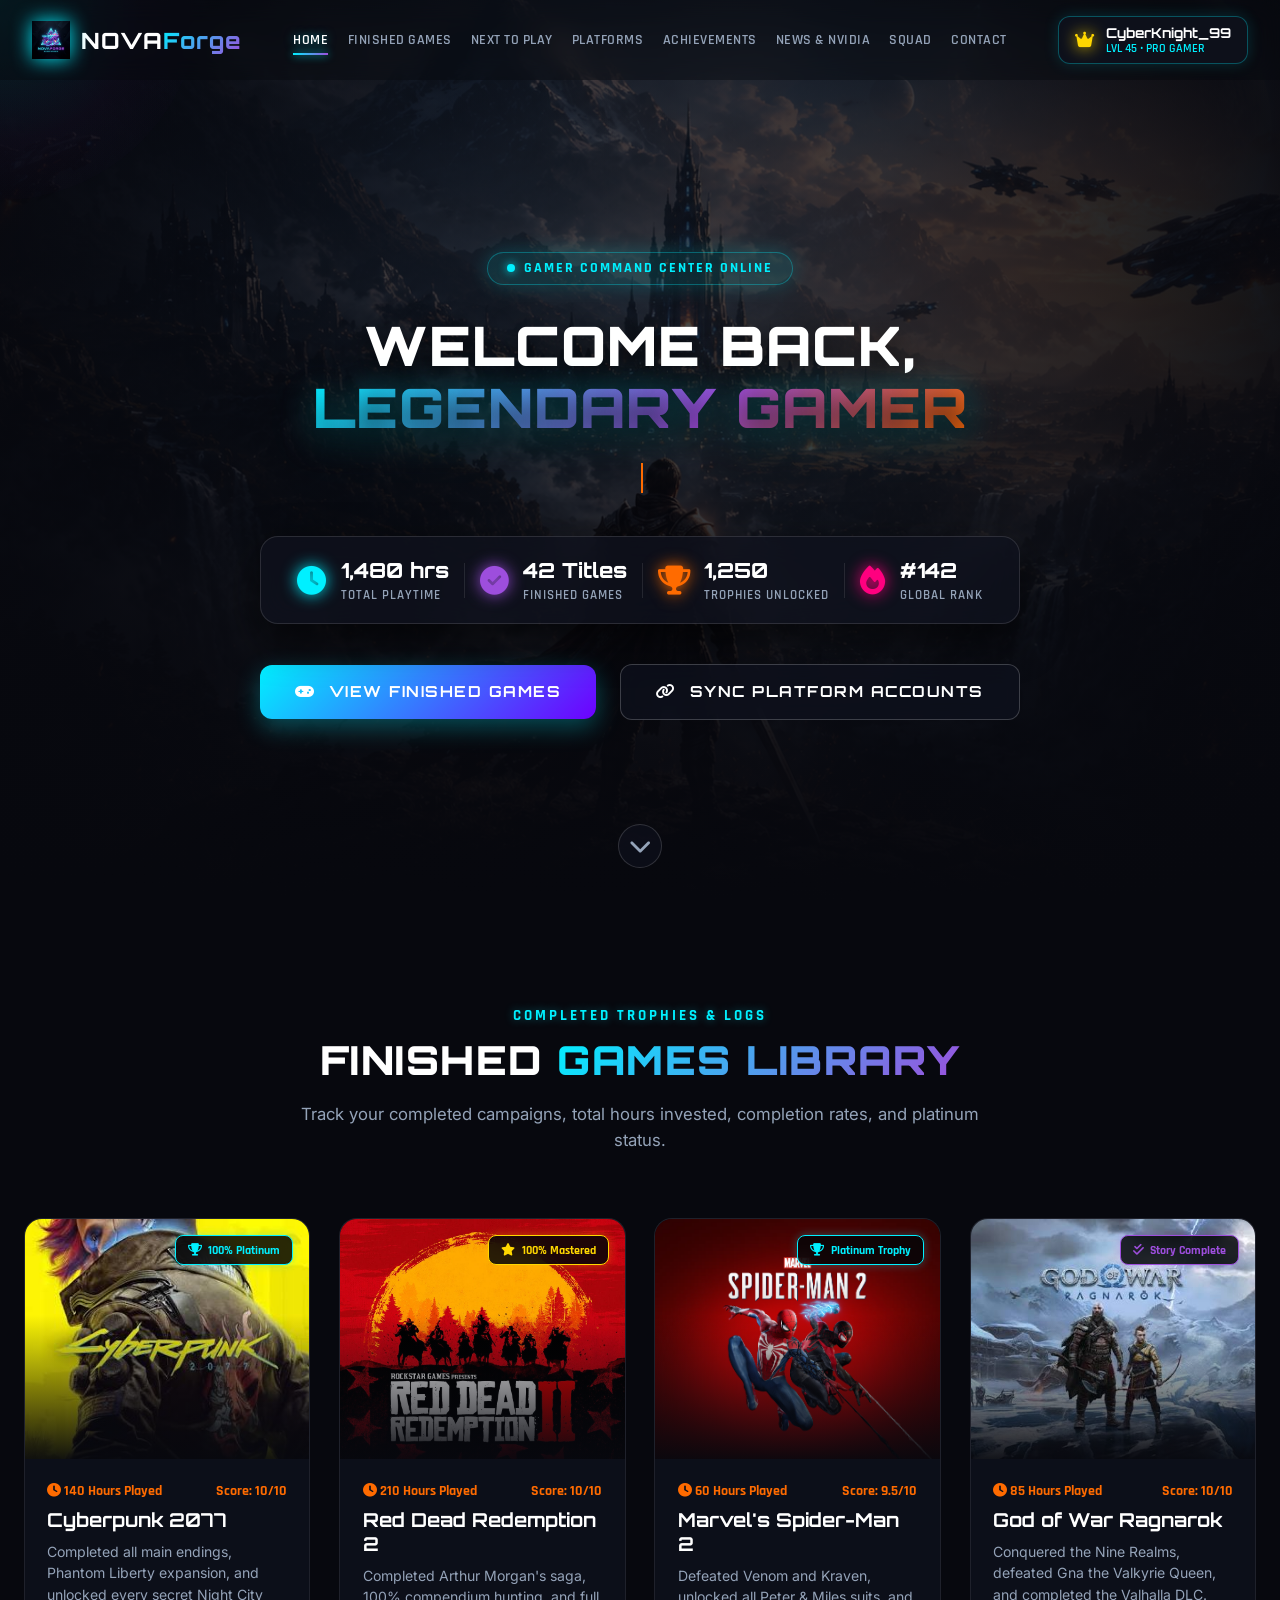
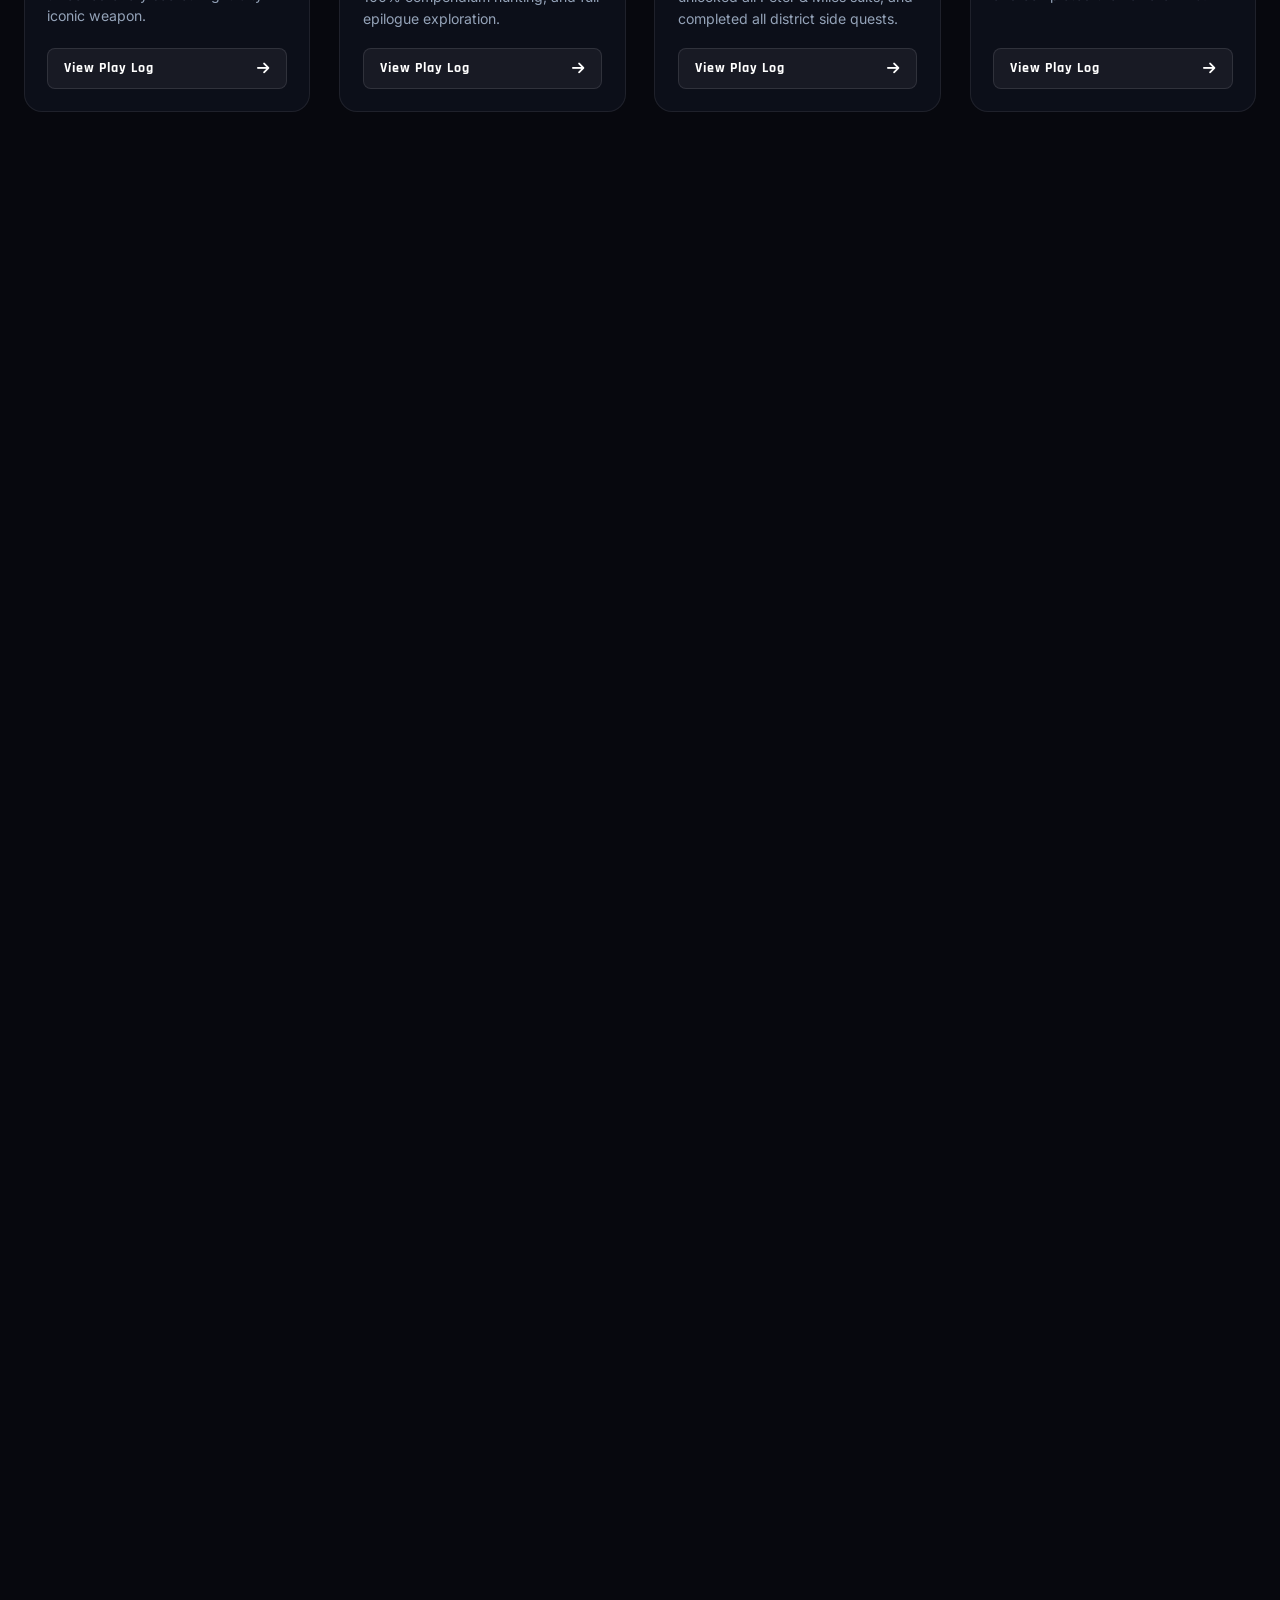
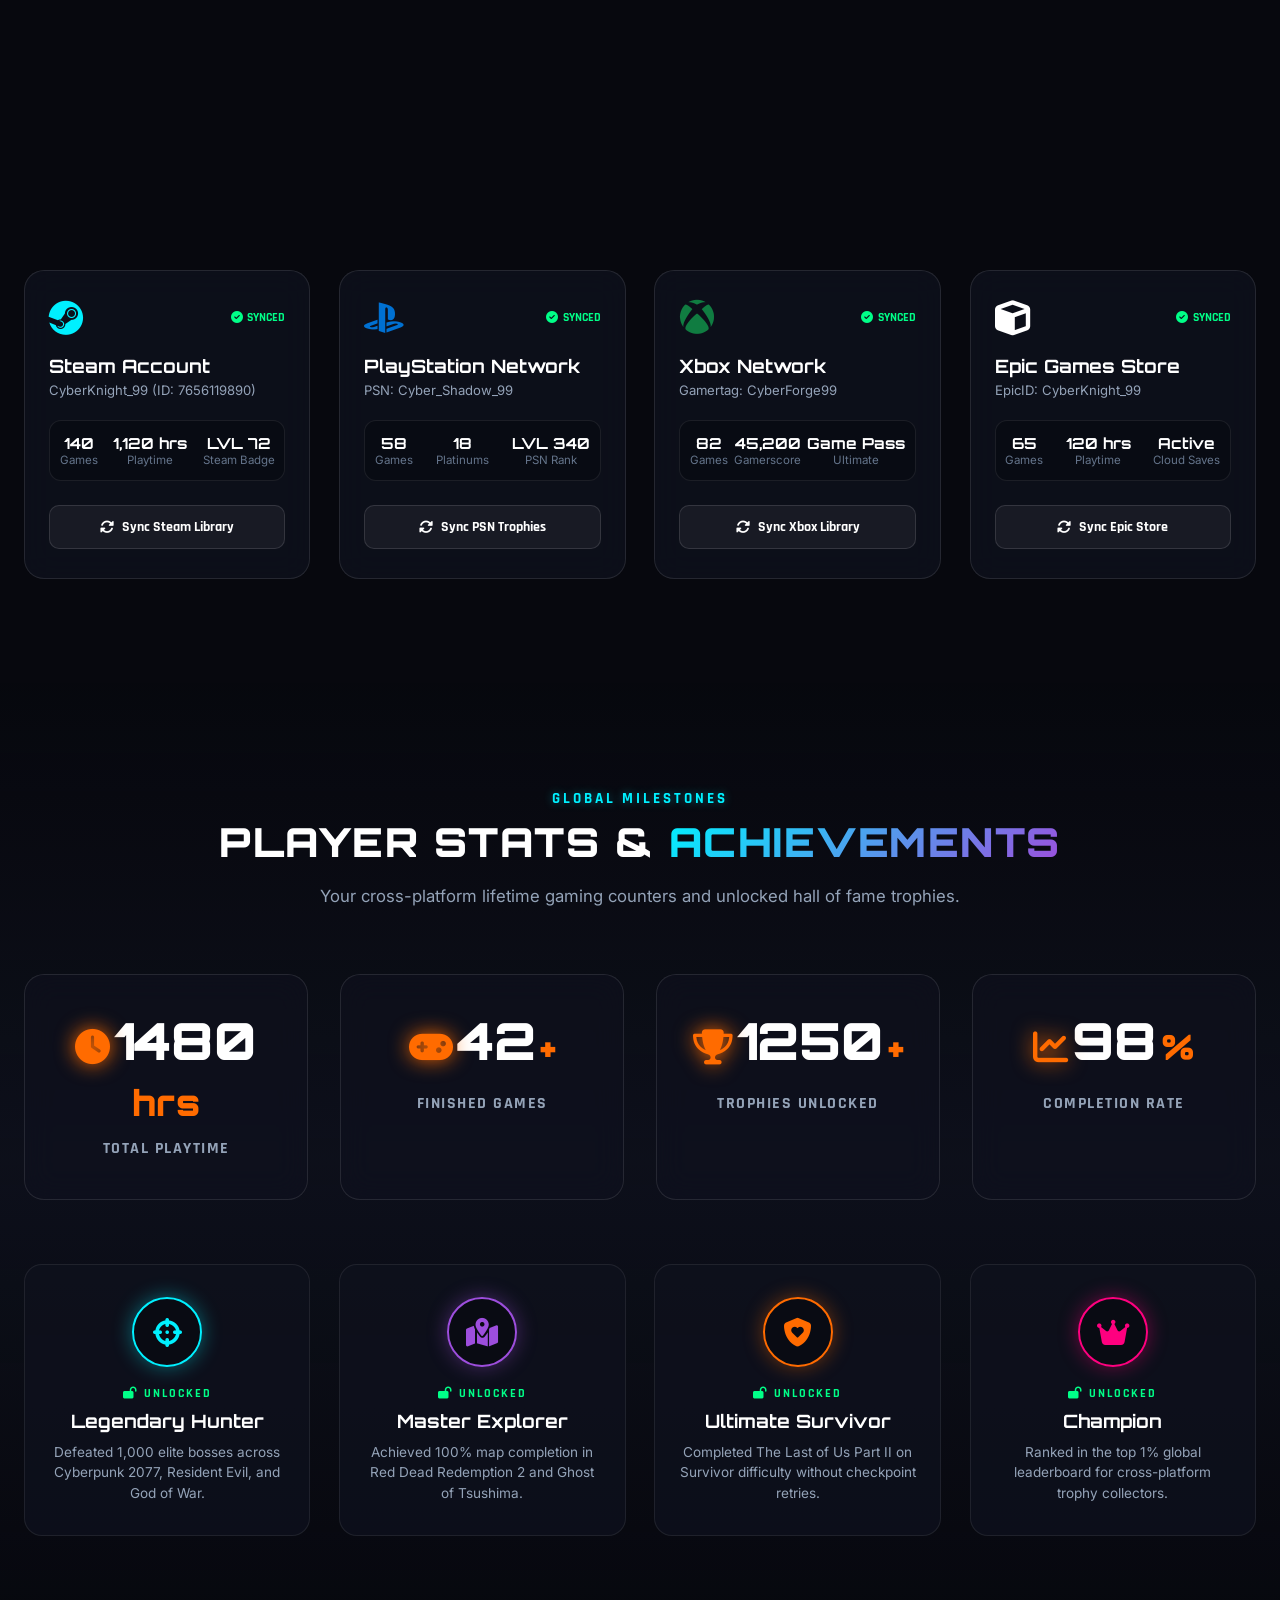
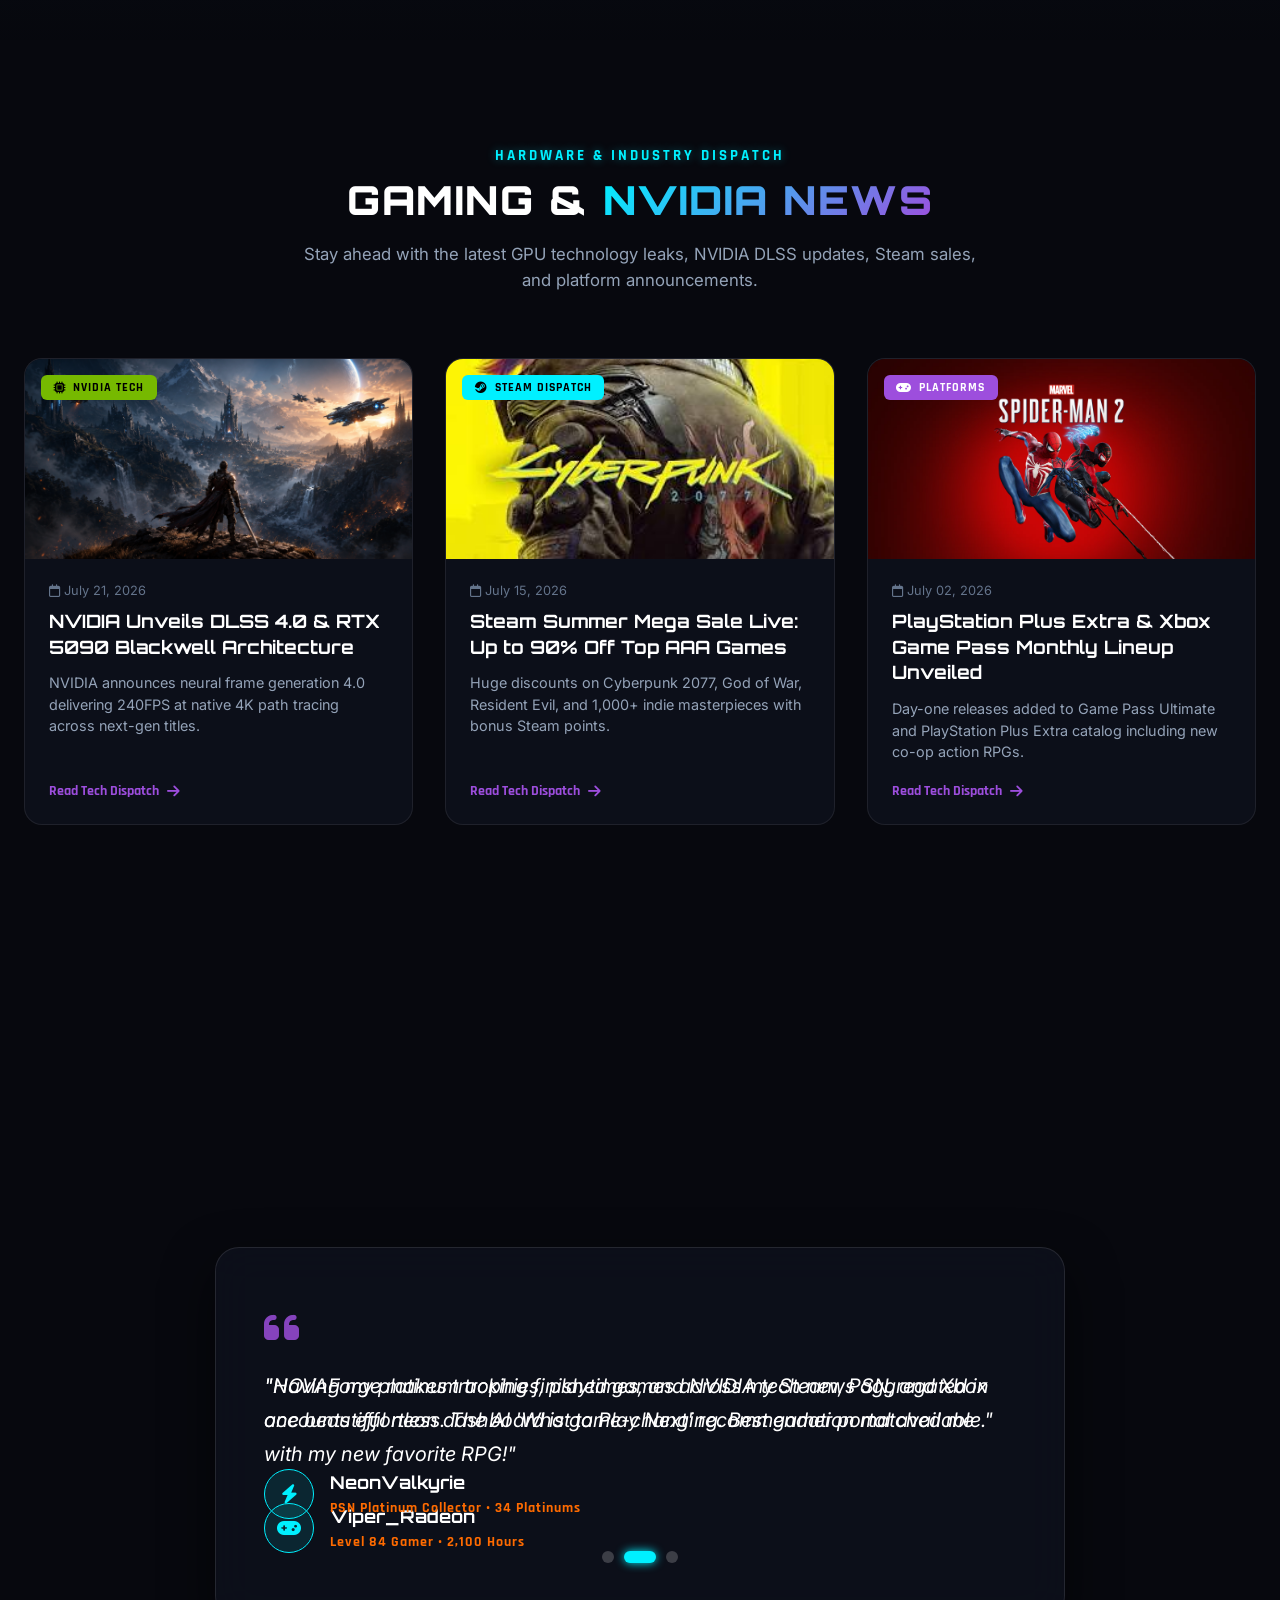
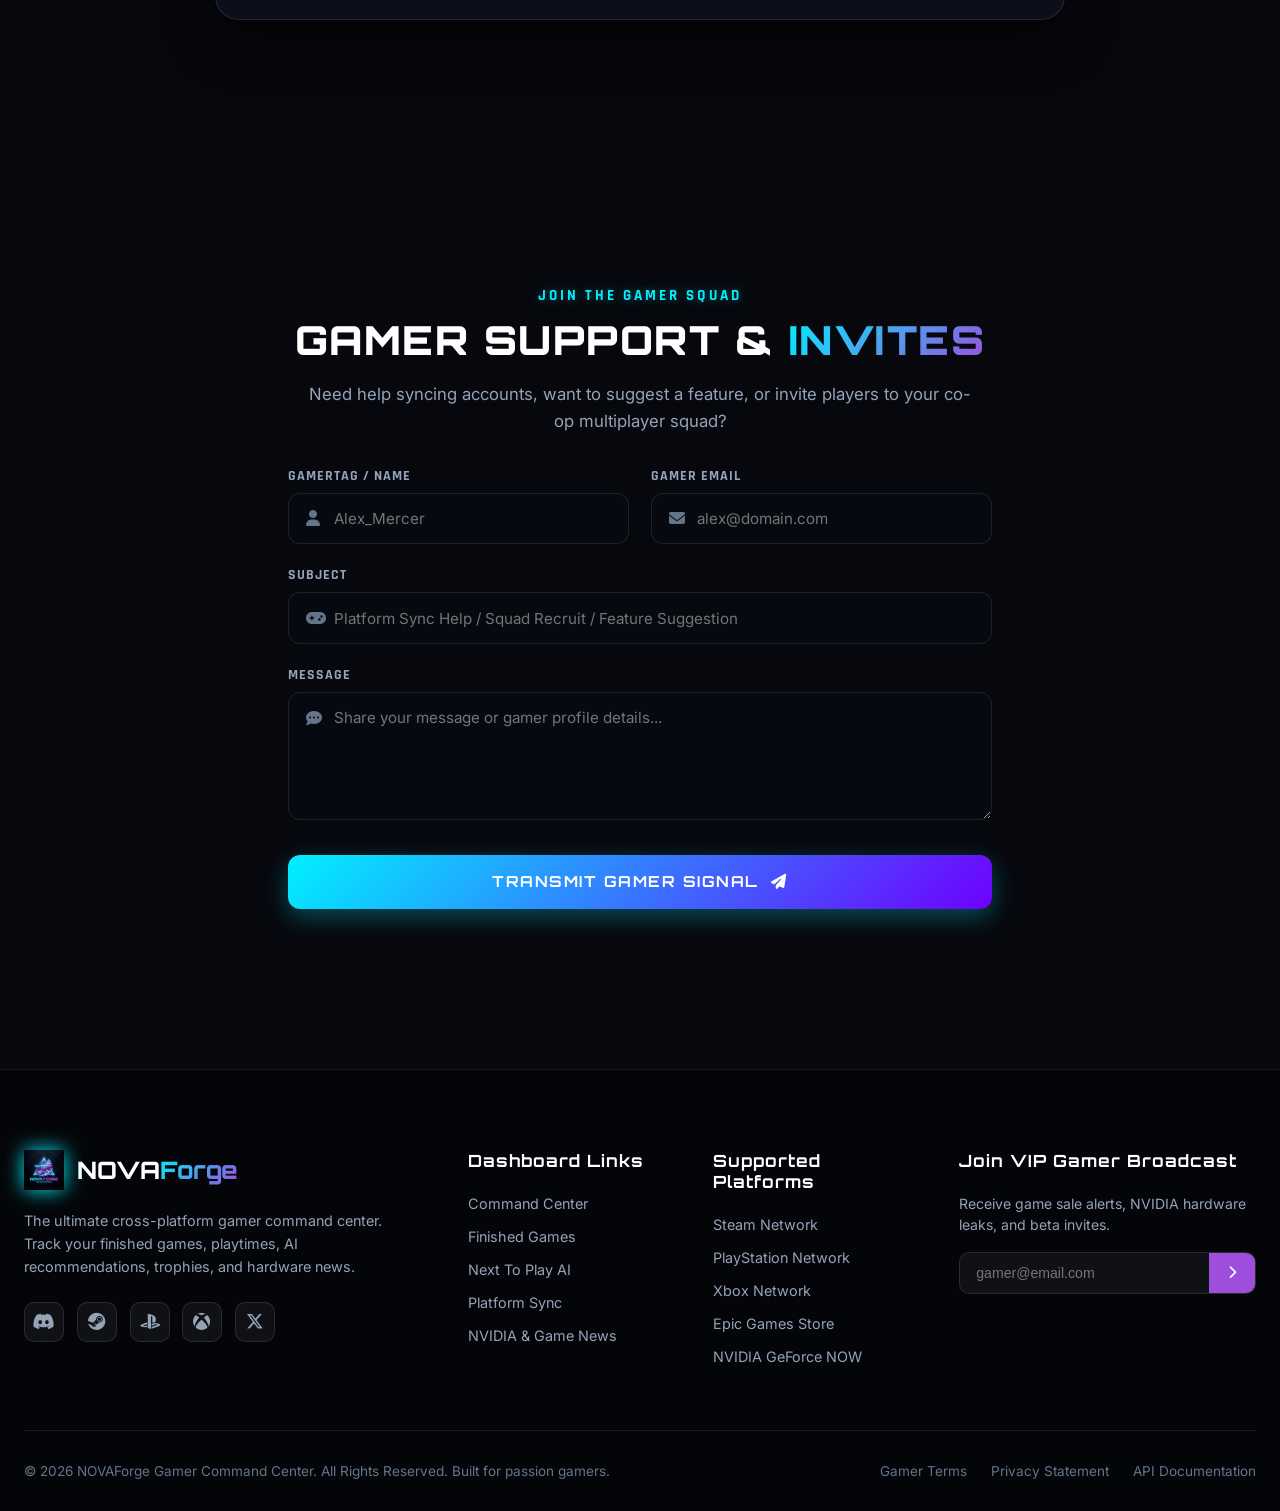
==== landing.html @ c2b351d6 "Initial commit: NOVAForge Gamer Command Center & Dashboard" ====
<!DOCTYPE html>
<html lang="en">
<head>
    <meta charset="UTF-8">
    <meta name="viewport" content="width=device-width, initial-scale=1.0">
    <meta name="description" content="NOVAForge Gamer Command Center - Track your finished games, total playtimes, AI game recommendations, cross-platform accounts (Xbox, PlayStation, Steam, Epic Games), achievements, and NVIDIA hardware news.">
    <title>NOVAForge | Gamer Command Center & Dashboard</title>
    <!-- Google Fonts -->
    <link rel="preconnect" href="https://fonts.googleapis.com">
    <link rel="preconnect" href="https://fonts.gstatic.com" crossorigin>
    <link href="https://fonts.googleapis.com/css2?family=Orbitron:wght@500;700;800;900&family=Rajdhani:wght@500;600;700&family=Inter:wght@300;400;500;600;700&display=swap" rel="stylesheet">
    <!-- Font Awesome Icons -->
    <link rel="stylesheet" href="https://cdnjs.cloudflare.com/ajax/libs/font-awesome/6.5.1/css/all.min.css">
    <!-- Landing Stylesheet -->
    <link rel="stylesheet" href="css/landing.css">
</head>
<body class="loading">

    <!-- Screen Preloader -->
    <div class="preloader" id="preloader">
        <div class="loader-content">
            <img src="images/logo.png" alt="NOVAForge Logo" class="loader-logo">
            <h2 class="loader-title">NOVA<span class="highlight">Forge</span></h2>
            <div class="progress-bar-container">
                <div class="progress-bar" id="progressBar"></div>
            </div>
            <span class="progress-percent" id="progressPercent">0%</span>
            <p class="loader-sub">SYNCING GAMER PROFILE & PLATFORMS...</p>
        </div>
    </div>

    <!-- Mouse Glow Follower -->
    <div class="cursor-glow" id="cursorGlow"></div>

    <!-- Background Floating Gaming Icons -->
    <div class="floating-icons-container">
        <i class="fa-solid fa-gamepad floating-icon icon-1"></i>
        <i class="fa-brands fa-playstation floating-icon icon-2"></i>
        <i class="fa-brands fa-xbox floating-icon icon-3"></i>
        <i class="fa-brands fa-steam floating-icon icon-4"></i>
        <i class="fa-solid fa-trophy floating-icon icon-5"></i>
        <i class="fa-solid fa-microchip floating-icon icon-6"></i>
    </div>

    <!-- Sticky Navigation Bar -->
    <header class="navbar" id="navbar">
        <div class="nav-container">
            <a href="#hero" class="nav-logo">
                <img src="images/logo.png" alt="NOVAForge Logo" class="nav-logo-img">
                <span class="nav-logo-text">NOVA<span class="highlight">Forge</span></span>
            </a>

            <!-- Navigation Links -->
            <nav class="nav-menu" id="navMenu">
                <a href="#hero" class="nav-link active">Home</a>
                <a href="#finished-games" class="nav-link">Finished Games</a>
                <a href="#recommendations" class="nav-link">Next To Play</a>
                <a href="#platforms" class="nav-link">Platforms</a>
                <a href="#achievements" class="nav-link">Achievements</a>
                <a href="#news" class="nav-link">News & NVIDIA</a>
                <a href="#testimonials" class="nav-link">Squad</a>
                <a href="#contact" class="nav-link">Contact</a>
            </nav>

            <!-- Gamer Header Status Badge & Mobile Toggle -->
            <div class="nav-actions">
                <div class="user-badge" id="userBadge">
                    <i class="fa-solid fa-crown user-crown-icon"></i>
                    <div class="user-text-box">
                        <span id="headerUsername" class="user-name-str">CyberKnight_99</span>
                        <span class="user-lvl-str">LVL 45 • PRO GAMER</span>
                    </div>
                </div>
                <button class="mobile-toggle" id="mobileToggle" aria-label="Toggle navigation menu">
                    <i class="fa-solid fa-bars" id="toggleIcon"></i>
                </button>
            </div>
        </div>
    </header>

    <main>
        <!-- ================= HERO SECTION (COMMAND CENTER) ================= -->
        <section id="hero" class="hero-section">
            <div class="hero-bg-wrapper">
                <div class="hero-bg-img" style="background-image: url('images/hero.jpg');"></div>
                <div class="hero-overlay"></div>
            </div>

            <div class="hero-content">
                <div class="hero-badge">
                    <span class="pulse-dot"></span> GAMER COMMAND CENTER ONLINE
                </div>
                <h1 class="hero-title">
                    Welcome Back,<br>
                    <span class="neon-gradient-text">Legendary Gamer</span>
                </h1>
                <p class="hero-subtext">
                    <span class="typing-text" id="typingText"></span>
                </p>

                <!-- Live Gamer Quick Stats Ribbon -->
                <div class="hero-stats-ribbon">
                    <div class="ribbon-item">
                        <i class="fa-solid fa-clock ribbon-icon cyan"></i>
                        <div>
                            <strong class="ribbon-val">1,480 hrs</strong>
                            <span class="ribbon-lbl">Total Playtime</span>
                        </div>
                    </div>
                    <div class="ribbon-divider"></div>
                    <div class="ribbon-item">
                        <i class="fa-solid fa-circle-check ribbon-icon purple"></i>
                        <div>
                            <strong class="ribbon-val">42 Titles</strong>
                            <span class="ribbon-lbl">Finished Games</span>
                        </div>
                    </div>
                    <div class="ribbon-divider"></div>
                    <div class="ribbon-item">
                        <i class="fa-solid fa-trophy ribbon-icon orange"></i>
                        <div>
                            <strong class="ribbon-val">1,250</strong>
                            <span class="ribbon-lbl">Trophies Unlocked</span>
                        </div>
                    </div>
                    <div class="ribbon-divider"></div>
                    <div class="ribbon-item">
                        <i class="fa-solid fa-fire ribbon-icon pink"></i>
                        <div>
                            <strong class="ribbon-val">#142</strong>
                            <span class="ribbon-lbl">Global Rank</span>
                        </div>
                    </div>
                </div>

                <div class="hero-buttons">
                    <a href="#finished-games" class="btn btn-primary btn-glow ripple">
                        <i class="fa-solid fa-gamepad"></i>
                        <span>VIEW FINISHED GAMES</span>
                    </a>
                    <a href="#platforms" class="btn btn-secondary ripple">
                        <i class="fa-solid fa-link"></i>
                        <span>SYNC PLATFORM ACCOUNTS</span>
                    </a>
                </div>
            </div>

            <!-- Scroll Down Indicator -->
            <a href="#finished-games" class="scroll-down-btn" aria-label="Scroll to finished games">
                <i class="fa-solid fa-chevron-down"></i>
            </a>
        </section>

        <!-- ================= FINISHED GAMES & PLAYTIME SECTION ================= -->
        <section id="finished-games" class="section-padding games-section">
            <div class="section-container">
                <div class="section-header text-center reveal-up">
                    <span class="section-tag">COMPLETED TROPHIES & LOGS</span>
                    <h2 class="section-title">Finished <span class="highlight">Games Library</span></h2>
                    <p class="section-desc">Track your completed campaigns, total hours invested, completion rates, and platinum status.</p>
                </div>

                <div class="games-grid">
                    <!-- Game Card 1 -->
                    <div class="game-card reveal-up">
                        <div class="game-cover-wrapper">
                            <img src="images/game1.jpg" alt="Cyberpunk 2077" class="game-cover">
                            <div class="game-overlay"></div>
                            <span class="badge-status platinum"><i class="fa-solid fa-trophy"></i> 100% Platinum</span>
                        </div>
                        <div class="game-info">
                            <div class="game-meta">
                                <span class="game-genre"><i class="fa-solid fa-clock"></i> 140 Hours Played</span>
                                <span class="game-year">Score: 10/10</span>
                            </div>
                            <h3 class="game-title">Cyberpunk 2077</h3>
                            <p class="game-snippet">Completed all main endings, Phantom Liberty expansion, and unlocked every secret Night City iconic weapon.</p>
                            <button class="btn-card-action" onclick="openFinishedGameModal('Cyberpunk 2077', 'images/game1.jpg', '140 Hours', '100% Platinum', 'Sci-Fi RPG', 'PC / Steam')">View Play Log <i class="fa-solid fa-arrow-right"></i></button>
                        </div>
                    </div>

                    <!-- Game Card 2 -->
                    <div class="game-card reveal-up" style="animation-delay: 0.1s;">
                        <div class="game-cover-wrapper">
                            <img src="images/game2.jpg" alt="Red Dead Redemption 2" class="game-cover">
                            <div class="game-overlay"></div>
                            <span class="badge-status gold"><i class="fa-solid fa-star"></i> 100% Mastered</span>
                        </div>
                        <div class="game-info">
                            <div class="game-meta">
                                <span class="game-genre"><i class="fa-solid fa-clock"></i> 210 Hours Played</span>
                                <span class="game-year">Score: 10/10</span>
                            </div>
                            <h3 class="game-title">Red Dead Redemption 2</h3>
                            <p class="game-snippet">Completed Arthur Morgan's saga, 100% compendium hunting, and full epilogue exploration.</p>
                            <button class="btn-card-action" onclick="openFinishedGameModal('Red Dead Redemption 2', 'images/game2.jpg', '210 Hours', '100% Mastered', 'Action Western', 'PlayStation 5')">View Play Log <i class="fa-solid fa-arrow-right"></i></button>
                        </div>
                    </div>

                    <!-- Game Card 3 -->
                    <div class="game-card reveal-up" style="animation-delay: 0.2s;">
                        <div class="game-cover-wrapper">
                            <img src="images/game3.jpg" alt="Marvel's Spider-Man 2" class="game-cover">
                            <div class="game-overlay"></div>
                            <span class="badge-status platinum"><i class="fa-solid fa-trophy"></i> Platinum Trophy</span>
                        </div>
                        <div class="game-info">
                            <div class="game-meta">
                                <span class="game-genre"><i class="fa-solid fa-clock"></i> 60 Hours Played</span>
                                <span class="game-year">Score: 9.5/10</span>
                            </div>
                            <h3 class="game-title">Marvel's Spider-Man 2</h3>
                            <p class="game-snippet">Defeated Venom and Kraven, unlocked all Peter & Miles suits, and completed all district side quests.</p>
                            <button class="btn-card-action" onclick="openFinishedGameModal('Marvel\'s Spider-Man 2', 'images/game3.jpg', '60 Hours', 'Platinum Trophy', 'Superhero Action', 'PlayStation 5')">View Play Log <i class="fa-solid fa-arrow-right"></i></button>
                        </div>
                    </div>

                    <!-- Game Card 4 -->
                    <div class="game-card reveal-up" style="animation-delay: 0.3s;">
                        <div class="game-cover-wrapper">
                            <img src="images/game4.jpg" alt="God of War Ragnarok" class="game-cover">
                            <div class="game-overlay"></div>
                            <span class="badge-status story"><i class="fa-solid fa-check-double"></i> Story Complete</span>
                        </div>
                        <div class="game-info">
                            <div class="game-meta">
                                <span class="game-genre"><i class="fa-solid fa-clock"></i> 85 Hours Played</span>
                                <span class="game-year">Score: 10/10</span>
                            </div>
                            <h3 class="game-title">God of War Ragnarok</h3>
                            <p class="game-snippet">Conquered the Nine Realms, defeated Gna the Valkyrie Queen, and completed the Valhalla DLC.</p>
                            <button class="btn-card-action" onclick="openFinishedGameModal('God of War Ragnarok', 'images/game4.jpg', '85 Hours', 'Story Complete', 'Mythic Action', 'PlayStation 5')">View Play Log <i class="fa-solid fa-arrow-right"></i></button>
                        </div>
                    </div>

                    <!-- Game Card 5 -->
                    <div class="game-card reveal-up">
                        <div class="game-cover-wrapper">
                            <img src="images/game5.jpg" alt="Ghost of Tsushima" class="game-cover">
                            <div class="game-overlay"></div>
                            <span class="badge-status platinum"><i class="fa-solid fa-trophy"></i> 100% Platinum</span>
                        </div>
                        <div class="game-info">
                            <div class="game-meta">
                                <span class="game-genre"><i class="fa-solid fa-clock"></i> 95 Hours Played</span>
                                <span class="game-year">Score: 9.8/10</span>
                            </div>
                            <h3 class="game-title">Ghost of Tsushima</h3>
                            <p class="game-snippet">Liberated all territories of Tsushima and Iki Island with maxed Jin Sakai armor sets and sword kits.</p>
                            <button class="btn-card-action" onclick="openFinishedGameModal('Ghost of Tsushima', 'images/game5.jpg', '95 Hours', '100% Platinum', 'Samurai Action', 'PC / Steam')">View Play Log <i class="fa-solid fa-arrow-right"></i></button>
                        </div>
                    </div>

                    <!-- Game Card 6 -->
                    <div class="game-card reveal-up" style="animation-delay: 0.1s;">
                        <div class="game-cover-wrapper">
                            <img src="images/game6.jpg" alt="The Last of Us Part II" class="game-cover">
                            <div class="game-overlay"></div>
                            <span class="badge-status story"><i class="fa-solid fa-check-double"></i> Story Complete</span>
                        </div>
                        <div class="game-info">
                            <div class="game-meta">
                                <span class="game-genre"><i class="fa-solid fa-clock"></i> 55 Hours Played</span>
                                <span class="game-year">Score: 9.7/10</span>
                            </div>
                            <h3 class="game-title">The Last of Us Part II</h3>
                            <p class="game-snippet">Finished Ellie & Abby campaigns on Survivor difficulty and conquered No Return roguelike mode.</p>
                            <button class="btn-card-action" onclick="openFinishedGameModal('The Last of Us Part II', 'images/game6.jpg', '55 Hours', 'Story Complete', 'Survival Action', 'PlayStation 5')">View Play Log <i class="fa-solid fa-arrow-right"></i></button>
                        </div>
                    </div>

                    <!-- Game Card 7 -->
                    <div class="game-card reveal-up" style="animation-delay: 0.2s;">
                        <div class="game-cover-wrapper">
                            <img src="images/game7.jpg" alt="Resident Evil Requiem" class="game-cover">
                            <div class="game-overlay"></div>
                            <span class="badge-status gold"><i class="fa-solid fa-biohazard"></i> S-Rank Survivor</span>
                        </div>
                        <div class="game-info">
                            <div class="game-meta">
                                <span class="game-genre"><i class="fa-solid fa-clock"></i> 40 Hours Played</span>
                                <span class="game-year">Score: 9.4/10</span>
                            </div>
                            <h3 class="game-title">Resident Evil Requiem</h3>
                            <p class="game-snippet">Achieved S+ Professional rating with unlimited rocket launcher unlocked and zero healing items used.</p>
                            <button class="btn-card-action" onclick="openFinishedGameModal('Resident Evil Requiem', 'images/game7.jpg', '40 Hours', 'S-Rank Survivor', 'Survival Horror', 'PC / Steam')">View Play Log <i class="fa-solid fa-arrow-right"></i></button>
                        </div>
                    </div>

                    <!-- Game Card 8 -->
                    <div class="game-card reveal-up" style="animation-delay: 0.3s;">
                        <div class="game-cover-wrapper">
                            <img src="images/game8.jpg" alt="007 First Light" class="game-cover">
                            <div class="game-overlay"></div>
                            <span class="badge-status platinum"><i class="fa-solid fa-user-ninja"></i> Agent 00 Level</span>
                        </div>
                        <div class="game-info">
                            <div class="game-meta">
                                <span class="game-genre"><i class="fa-solid fa-clock"></i> 35 Hours Played</span>
                                <span class="game-year">Score: 9.6/10</span>
                            </div>
                            <h3 class="game-title">007 First Light</h3>
                            <p class="game-snippet">Completed all covert espionage missions with Silent Assassin rating and stealth gadget upgrades.</p>
                            <button class="btn-card-action" onclick="openFinishedGameModal('007 First Light', 'images/game8.jpg', '35 Hours', 'Agent 00 Level', 'Stealth Action', 'Xbox Series X')">View Play Log <i class="fa-solid fa-arrow-right"></i></button>
                        </div>
                    </div>
                </div>
            </div>
        </section>

        <!-- ================= WHAT TO PLAY NEXT (RECOMMENDATION ENGINE) ================= -->
        <section id="recommendations" class="section-padding recommendations-section">
            <div class="section-container">
                <div class="section-header text-center reveal-up">
                    <span class="section-tag">AI ALGORITHM MATCHES</span>
                    <h2 class="section-title">What To Play <span class="highlight">Next</span></h2>
                    <p class="section-desc">Personalized game recommendations calculated based on your recently completed titles, favorite genres, and playstyles.</p>
                </div>

                <div class="recommendations-grid">
                    <!-- Rec 1 -->
                    <div class="rec-card reveal-up">
                        <div class="rec-header">
                            <span class="match-percentage"><i class="fa-solid fa-wand-magic-sparkles"></i> 98% MATCH</span>
                            <span class="rec-based">Based on: God of War & Ghost of Tsushima</span>
                        </div>
                        <div class="rec-body">
                            <div class="rec-thumb">
                                <img src="images/game8.jpg" alt="Black Myth Wukong">
                            </div>
                            <div class="rec-details">
                                <h3 class="rec-title">Black Myth Wukong</h3>
                                <p class="rec-reason">Combines high-skill mythic melee combat, epic boss encounters, and breathtaking Unreal Engine 5 visuals matching your love for action RPGs.</p>
                                <div class="rec-tags">
                                    <span>Mythic Action</span>
                                    <span>Single Player</span>
                                    <span>High Challenge</span>
                                </div>
                            </div>
                        </div>
                        <div class="rec-actions">
                            <button class="btn-rec-btn primary" onclick="showToast('Black Myth Wukong Added to Play Backlog!', 'success')"><i class="fa-solid fa-plus"></i> Add to Backlog</button>
                            <button class="btn-rec-btn secondary" onclick="openRecommendModal('Black Myth Wukong', '98%', 'God of War Ragnarok', 'Unreal Engine 5 Action RPG with mythical transformation mechanics.')"><i class="fa-solid fa-circle-info"></i> Match Details</button>
                        </div>
                    </div>

                    <!-- Rec 2 -->
                    <div class="rec-card reveal-up" style="animation-delay: 0.15s;">
                        <div class="rec-header">
                            <span class="match-percentage cyan"><i class="fa-solid fa-wand-magic-sparkles"></i> 96% MATCH</span>
                            <span class="rec-based">Based on: Cyberpunk 2077</span>
                        </div>
                        <div class="rec-body">
                            <div class="rec-thumb">
                                <img src="images/hero.jpg" alt="Aether Shift 2099">
                            </div>
                            <div class="rec-details">
                                <h3 class="rec-title">Aether Shift 2099</h3>
                                <p class="rec-reason">An open-world futuristic cyberpunk shooter with heavy narrative choices, cyberware augmentations, and ray-traced neon environments.</p>
                                <div class="rec-tags">
                                    <span>Cyberpunk</span>
                                    <span>Open World</span>
                                    <span>Story Rich</span>
                                </div>
                            </div>
                        </div>
                        <div class="rec-actions">
                            <button class="btn-rec-btn primary" onclick="showToast('Aether Shift 2099 Added to Play Backlog!', 'success')"><i class="fa-solid fa-plus"></i> Add to Backlog</button>
                            <button class="btn-rec-btn secondary" onclick="openRecommendModal('Aether Shift 2099', '96%', 'Cyberpunk 2077', 'Immersive futuristic RPG with branching storylines and custom weapon crafting.')"><i class="fa-solid fa-circle-info"></i> Match Details</button>
                        </div>
                    </div>

                    <!-- Rec 3 -->
                    <div class="rec-card reveal-up" style="animation-delay: 0.3s;">
                        <div class="rec-header">
                            <span class="match-percentage orange"><i class="fa-solid fa-wand-magic-sparkles"></i> 95% MATCH</span>
                            <span class="rec-based">Based on: Resident Evil Requiem</span>
                        </div>
                        <div class="rec-body">
                            <div class="rec-thumb">
                                <img src="images/game7.jpg" alt="Silent Hill 2 Remake">
                            </div>
                            <div class="rec-details">
                                <h3 class="rec-title">Silent Hill 2 Remake</h3>
                                <p class="rec-reason">A masterpiece of psychological survival horror featuring dense fog dynamics, eerie puzzle-solving, and terrifying soundscapes.</p>
                                <div class="rec-tags">
                                    <span>Horror</span>
                                    <span>Atmospheric</span>
                                    <span>Puzzle</span>
                                </div>
                            </div>
                        </div>
                        <div class="rec-actions">
                            <button class="btn-rec-btn primary" onclick="showToast('Silent Hill 2 Remake Added to Play Backlog!', 'success')"><i class="fa-solid fa-plus"></i> Add to Backlog</button>
                            <button class="btn-rec-btn secondary" onclick="openRecommendModal('Silent Hill 2 Remake', '95%', 'Resident Evil Requiem', 'Psychological thriller horror with overhauled third-person combat.')"><i class="fa-solid fa-circle-info"></i> Match Details</button>
                        </div>
                    </div>
                </div>
            </div>
        </section>

        <!-- ================= CONNECTED PLATFORMS HUB ================= -->
        <section id="platforms" class="section-padding platforms-section">
            <div class="section-container">
                <div class="section-header text-center reveal-up">
                    <span class="section-tag">CROSS-PLATFORM SYNC</span>
                    <h2 class="section-title">Connected Gaming <span class="highlight">Platforms</span></h2>
                    <p class="section-desc">Manage your linked accounts, sync cloud save data, achievements, and cross-play friend lists.</p>
                </div>

                <div class="platforms-grid">
                    <!-- Steam Platform -->
                    <div class="platform-card steam-card reveal-up">
                        <div class="platform-header">
                            <i class="fa-brands fa-steam platform-icon"></i>
                            <span class="sync-badge active"><i class="fa-solid fa-circle-check"></i> SYNCED</span>
                        </div>
                        <h3 class="platform-name">Steam Account</h3>
                        <p class="platform-user">CyberKnight_99 (ID: 7656119890)</p>
                        <div class="platform-stats">
                            <div><strong>140</strong><span>Games</span></div>
                            <div><strong>1,120 hrs</strong><span>Playtime</span></div>
                            <div><strong>LVL 72</strong><span>Steam Badge</span></div>
                        </div>
                        <button class="btn-platform-sync" onclick="syncPlatformModal('Steam')"><i class="fa-solid fa-rotate"></i> Sync Steam Library</button>
                    </div>

                    <!-- PlayStation Platform -->
                    <div class="platform-card psn-card reveal-up" style="animation-delay: 0.1s;">
                        <div class="platform-header">
                            <i class="fa-brands fa-playstation platform-icon"></i>
                            <span class="sync-badge active"><i class="fa-solid fa-circle-check"></i> SYNCED</span>
                        </div>
                        <h3 class="platform-name">PlayStation Network</h3>
                        <p class="platform-user">PSN: Cyber_Shadow_99</p>
                        <div class="platform-stats">
                            <div><strong>58</strong><span>Games</span></div>
                            <div><strong>18</strong><span>Platinums</span></div>
                            <div><strong>LVL 340</strong><span>PSN Rank</span></div>
                        </div>
                        <button class="btn-platform-sync" onclick="syncPlatformModal('PlayStation')"><i class="fa-solid fa-rotate"></i> Sync PSN Trophies</button>
                    </div>

                    <!-- Xbox Platform -->
                    <div class="platform-card xbox-card reveal-up" style="animation-delay: 0.2s;">
                        <div class="platform-header">
                            <i class="fa-brands fa-xbox platform-icon"></i>
                            <span class="sync-badge active"><i class="fa-solid fa-circle-check"></i> SYNCED</span>
                        </div>
                        <h3 class="platform-name">Xbox Network</h3>
                        <p class="platform-user">Gamertag: CyberForge99</p>
                        <div class="platform-stats">
                            <div><strong>82</strong><span>Games</span></div>
                            <div><strong>45,200</strong><span>Gamerscore</span></div>
                            <div><strong>Game Pass</strong><span>Ultimate</span></div>
                        </div>
                        <button class="btn-platform-sync" onclick="syncPlatformModal('Xbox')"><i class="fa-solid fa-rotate"></i> Sync Xbox Library</button>
                    </div>

                    <!-- Epic Games Platform -->
                    <div class="platform-card epic-card reveal-up" style="animation-delay: 0.3s;">
                        <div class="platform-header">
                            <i class="fa-solid fa-cube platform-icon"></i>
                            <span class="sync-badge active"><i class="fa-solid fa-circle-check"></i> SYNCED</span>
                        </div>
                        <h3 class="platform-name">Epic Games Store</h3>
                        <p class="platform-user">EpicID: CyberKnight_99</p>
                        <div class="platform-stats">
                            <div><strong>65</strong><span>Games</span></div>
                            <div><strong>120 hrs</strong><span>Playtime</span></div>
                            <div><strong>Active</strong><span>Cloud Saves</span></div>
                        </div>
                        <button class="btn-platform-sync" onclick="syncPlatformModal('Epic Games')"><i class="fa-solid fa-rotate"></i> Sync Epic Store</button>
                    </div>
                </div>
            </div>
        </section>

        <!-- ================= STATS & ACHIEVEMENTS SECTION ================= -->
        <section id="achievements" class="section-padding stats-section">
            <div class="section-container">
                <div class="section-header text-center reveal-up">
                    <span class="section-tag">GLOBAL MILESTONES</span>
                    <h2 class="section-title">Player Stats & <span class="highlight">Achievements</span></h2>
                    <p class="section-desc">Your cross-platform lifetime gaming counters and unlocked hall of fame trophies.</p>
                </div>

                <!-- Stat Counters -->
                <div class="stats-grid" style="margin-bottom: 4rem;">
                    <div class="stat-card reveal-up">
                        <i class="fa-solid fa-clock stat-icon"></i>
                        <h3 class="stat-number" data-target="1480">0</h3>
                        <span class="stat-suffix">hrs</span>
                        <p class="stat-label">Total Playtime</p>
                    </div>

                    <div class="stat-card reveal-up" style="animation-delay: 0.1s;">
                        <i class="fa-solid fa-gamepad stat-icon"></i>
                        <h3 class="stat-number" data-target="42">0</h3>
                        <span class="stat-plus">+</span>
                        <p class="stat-label">Finished Games</p>
                    </div>

                    <div class="stat-card reveal-up" style="animation-delay: 0.2s;">
                        <i class="fa-solid fa-trophy stat-icon"></i>
                        <h3 class="stat-number" data-target="1250">0</h3>
                        <span class="stat-plus">+</span>
                        <p class="stat-label">Trophies Unlocked</p>
                    </div>

                    <div class="stat-card reveal-up" style="animation-delay: 0.3s;">
                        <i class="fa-solid fa-chart-line stat-icon"></i>
                        <h3 class="stat-number" data-target="98">0</h3>
                        <span class="stat-suffix">%</span>
                        <p class="stat-label">Completion Rate</p>
                    </div>
                </div>

                <!-- Trophies Badges Grid -->
                <div class="achievements-grid">
                    <div class="achievement-card reveal-up">
                        <div class="badge-icon glow-cyan">
                            <i class="fa-solid fa-crosshairs"></i>
                        </div>
                        <span class="unlock-status"><i class="fa-solid fa-lock-open"></i> UNLOCKED</span>
                        <h3 class="achievement-name">Legendary Hunter</h3>
                        <p class="achievement-desc">Defeated 1,000 elite bosses across Cyberpunk 2077, Resident Evil, and God of War.</p>
                    </div>

                    <div class="achievement-card reveal-up" style="animation-delay: 0.1s;">
                        <div class="badge-icon glow-purple">
                            <i class="fa-solid fa-map-location-dot"></i>
                        </div>
                        <span class="unlock-status"><i class="fa-solid fa-lock-open"></i> UNLOCKED</span>
                        <h3 class="achievement-name">Master Explorer</h3>
                        <p class="achievement-desc">Achieved 100% map completion in Red Dead Redemption 2 and Ghost of Tsushima.</p>
                    </div>

                    <div class="achievement-card reveal-up" style="animation-delay: 0.2s;">
                        <div class="badge-icon glow-orange">
                            <i class="fa-solid fa-shield-heart"></i>
                        </div>
                        <span class="unlock-status"><i class="fa-solid fa-lock-open"></i> UNLOCKED</span>
                        <h3 class="achievement-name">Ultimate Survivor</h3>
                        <p class="achievement-desc">Completed The Last of Us Part II on Survivor difficulty without checkpoint retries.</p>
                    </div>

                    <div class="achievement-card reveal-up" style="animation-delay: 0.3s;">
                        <div class="badge-icon glow-pink">
                            <i class="fa-solid fa-crown"></i>
                        </div>
                        <span class="unlock-status"><i class="fa-solid fa-lock-open"></i> UNLOCKED</span>
                        <h3 class="achievement-name">Champion</h3>
                        <p class="achievement-desc">Ranked in the top 1% global leaderboard for cross-platform trophy collectors.</p>
                    </div>
                </div>
            </div>
        </section>

        <!-- ================= GAMING & NVIDIA TECH NEWS ================= -->
        <section id="news" class="section-padding news-section">
            <div class="section-container">
                <div class="section-header text-center reveal-up">
                    <span class="section-tag">HARDWARE & INDUSTRY DISPATCH</span>
                    <h2 class="section-title">Gaming & <span class="highlight">NVIDIA News</span></h2>
                    <p class="section-desc">Stay ahead with the latest GPU technology leaks, NVIDIA DLSS updates, Steam sales, and platform announcements.</p>
                </div>

                <div class="news-grid">
                    <!-- News 1: NVIDIA DLSS -->
                    <div class="news-card reveal-up">
                        <div class="news-img-wrapper">
                            <img src="images/hero.jpg" alt="NVIDIA DLSS 4.0" class="news-img">
                            <span class="news-tag nvidia-tag"><i class="fa-solid fa-microchip"></i> NVIDIA TECH</span>
                        </div>
                        <div class="news-content">
                            <span class="news-date"><i class="fa-regular fa-calendar"></i> July 21, 2026</span>
                            <h3 class="news-title">NVIDIA Unveils DLSS 4.0 & RTX 5090 Blackwell Architecture</h3>
                            <p class="news-excerpt">NVIDIA announces neural frame generation 4.0 delivering 240FPS at native 4K path tracing across next-gen titles.</p>
                            <button class="news-read-more" onclick="openNewsModal('NVIDIA Unveils DLSS 4.0 & RTX 5090 Blackwell Architecture')">Read Tech Dispatch <i class="fa-solid fa-arrow-right"></i></button>
                        </div>
                    </div>

                    <!-- News 2: Steam Sale -->
                    <div class="news-card reveal-up" style="animation-delay: 0.1s;">
                        <div class="news-img-wrapper">
                            <img src="images/game1.jpg" alt="Steam Summer Sale" class="news-img">
                            <span class="news-tag steam-tag"><i class="fa-brands fa-steam"></i> STEAM DISPATCH</span>
                        </div>
                        <div class="news-content">
                            <span class="news-date"><i class="fa-regular fa-calendar"></i> July 15, 2026</span>
                            <h3 class="news-title">Steam Summer Mega Sale Live: Up to 90% Off Top AAA Games</h3>
                            <p class="news-excerpt">Huge discounts on Cyberpunk 2077, God of War, Resident Evil, and 1,000+ indie masterpieces with bonus Steam points.</p>
                            <button class="news-read-more" onclick="openNewsModal('Steam Summer Mega Sale Live')">Read Tech Dispatch <i class="fa-solid fa-arrow-right"></i></button>
                        </div>
                    </div>

                    <!-- News 3: PS Plus & Xbox -->
                    <div class="news-card reveal-up" style="animation-delay: 0.2s;">
                        <div class="news-img-wrapper">
                            <img src="images/game3.jpg" alt="PS Plus & Game Pass" class="news-img">
                            <span class="news-tag platform-tag"><i class="fa-solid fa-gamepad"></i> PLATFORMS</span>
                        </div>
                        <div class="news-content">
                            <span class="news-date"><i class="fa-regular fa-calendar"></i> July 02, 2026</span>
                            <h3 class="news-title">PlayStation Plus Extra & Xbox Game Pass Monthly Lineup Unveiled</h3>
                            <p class="news-excerpt">Day-one releases added to Game Pass Ultimate and PlayStation Plus Extra catalog including new co-op action RPGs.</p>
                            <button class="news-read-more" onclick="openNewsModal('PlayStation Plus & Xbox Game Pass Monthly Lineup')">Read Tech Dispatch <i class="fa-solid fa-arrow-right"></i></button>
                        </div>
                    </div>
                </div>
            </div>
        </section>

        <!-- ================= COMMUNITY & GAMER SQUAD ================= -->
        <section id="testimonials" class="section-padding testimonials-section">
            <div class="section-container">
                <div class="section-header text-center reveal-up">
                    <span class="section-tag">SQUAD & FRIENDS FEEDBACK</span>
                    <h2 class="section-title">Gamer Community <span class="highlight">Reviews</span></h2>
                    <p class="section-desc">What fellow competitive gamers and squad members say about the NOVAForge Command Center.</p>
                </div>

                <div class="testimonial-slider-container reveal-up">
                    <div class="testimonial-track" id="testimonialTrack">
                        <!-- Slide 1 -->
                        <div class="testimonial-slide active">
                            <div class="quote-icon"><i class="fa-solid fa-quote-left"></i></div>
                            <p class="testimonial-text">"NOVAForge makes tracking finished games across my Steam, PSN, and Xbox accounts effortless. The AI 'What to Play Next' recommendation matched me with my new favorite RPG!"</p>
                            <div class="critic-info">
                                <div class="critic-avatar"><i class="fa-solid fa-gamepad"></i></div>
                                <div>
                                    <h4 class="critic-name">Viper_Radeon</h4>
                                    <span class="critic-score">Level 84 Gamer • 2,100 Hours</span>
                                </div>
                            </div>
                        </div>

                        <!-- Slide 2 -->
                        <div class="testimonial-slide">
                            <div class="quote-icon"><i class="fa-solid fa-quote-left"></i></div>
                            <p class="testimonial-text">"Having my platinum trophies, playtimes, and NVIDIA tech news aggregated in one beautiful neon dashboard is game-changing. Best gamer portal available."</p>
                            <div class="critic-info">
                                <div class="critic-avatar"><i class="fa-solid fa-bolt"></i></div>
                                <div>
                                    <h4 class="critic-name">NeonValkyrie</h4>
                                    <span class="critic-score">PSN Platinum Collector • 34 Platinums</span>
                                </div>
                            </div>
                        </div>

                        <!-- Slide 3 -->
                        <div class="testimonial-slide">
                            <div class="quote-icon"><i class="fa-solid fa-quote-left"></i></div>
                            <p class="testimonial-text">"The platform account sync is blazing fast. I can see my Xbox Gamerscore, Steam library, and GPU tech news in real-time."</p>
                            <div class="critic-info">
                                <div class="critic-avatar"><i class="fa-solid fa-microchip"></i></div>
                                <div>
                                    <h4 class="critic-name">Ghost_Overclock</h4>
                                    <span class="critic-score">PC Rig Enthusiast • RTX 4090 Owner</span>
                                </div>
                            </div>
                        </div>
                    </div>

                    <!-- Slider Controls -->
                    <div class="slider-dots" id="sliderDots">
                        <button class="dot active" data-slide="0" aria-label="Go to slide 1"></button>
                        <button class="dot" data-slide="1" aria-label="Go to slide 2"></button>
                        <button class="dot" data-slide="2" aria-label="Go to slide 3"></button>
                    </div>
                </div>
            </div>
        </section>

        <!-- ================= CONTACT & SQUAD INVITE FORM ================= -->
        <section id="contact" class="section-padding contact-section">
            <div class="section-container">
                <div class="contact-card glass-card reveal-up">
                    <div class="contact-header text-center">
                        <span class="section-tag">JOIN THE GAMER SQUAD</span>
                        <h2 class="section-title">Gamer Support & <span class="highlight">Invites</span></h2>
                        <p class="section-desc">Need help syncing accounts, want to suggest a feature, or invite players to your co-op multiplayer squad?</p>
                    </div>

                    <form id="contactForm" class="contact-form" novalidate>
                        <div class="form-row">
                            <div class="input-group">
                                <label for="contactName">GamerTag / Name</label>
                                <div class="input-wrapper">
                                    <i class="fa-solid fa-user input-icon"></i>
                                    <input type="text" id="contactName" placeholder="Alex_Mercer" required>
                                </div>
                            </div>

                            <div class="input-group">
                                <label for="contactEmail">Gamer Email</label>
                                <div class="input-wrapper">
                                    <i class="fa-solid fa-envelope input-icon"></i>
                                    <input type="email" id="contactEmail" placeholder="alex@domain.com" required>
                                </div>
                            </div>
                        </div>

                        <div class="input-group">
                            <label for="contactSubject">Subject</label>
                            <div class="input-wrapper">
                                <i class="fa-solid fa-gamepad input-icon"></i>
                                <input type="text" id="contactSubject" placeholder="Platform Sync Help / Squad Recruit / Feature Suggestion" required>
                            </div>
                        </div>

                        <div class="input-group">
                            <label for="contactMessage">Message</label>
                            <div class="input-wrapper">
                                <i class="fa-solid fa-comment-dots input-icon textarea-icon"></i>
                                <textarea id="contactMessage" rows="5" placeholder="Share your message or gamer profile details..." required></textarea>
                            </div>
                        </div>

                        <button type="submit" class="btn btn-primary btn-glow btn-submit ripple" id="sendBtn">
                            <span class="btn-text">TRANSMIT GAMER SIGNAL</span>
                            <i class="fa-solid fa-paper-plane btn-icon"></i>
                        </button>
                    </form>
                </div>
            </div>
        </section>
    </main>

    <!-- ================= FOOTER ================= -->
    <footer class="main-footer">
        <div class="footer-container">
            <div class="footer-grid">
                <!-- Column 1: Gamer Portal Info -->
                <div class="footer-col brand-col">
                    <div class="footer-logo">
                        <img src="images/logo.png" alt="NOVAForge Logo" class="footer-logo-img">
                        <span class="footer-logo-text">NOVA<span class="highlight">Forge</span></span>
                    </div>
                    <p class="footer-about">The ultimate cross-platform gamer command center. Track your finished games, playtimes, AI recommendations, trophies, and hardware news.</p>
                    <div class="social-links">
                        <a href="#" class="social-icon discord" title="Discord"><i class="fa-brands fa-discord"></i></a>
                        <a href="#" class="social-icon steam" title="Steam"><i class="fa-brands fa-steam"></i></a>
                        <a href="#" class="social-icon psn" title="PlayStation"><i class="fa-brands fa-playstation"></i></a>
                        <a href="#" class="social-icon xbox" title="Xbox"><i class="fa-brands fa-xbox"></i></a>
                        <a href="#" class="social-icon twitter" title="X / Twitter"><i class="fa-brands fa-x-twitter"></i></a>
                    </div>
                </div>

                <!-- Column 2: Quick Navigation -->
                <div class="footer-col">
                    <h4 class="footer-heading">Dashboard Links</h4>
                    <ul class="footer-links">
                        <li><a href="#hero">Command Center</a></li>
                        <li><a href="#finished-games">Finished Games</a></li>
                        <li><a href="#recommendations">Next To Play AI</a></li>
                        <li><a href="#platforms">Platform Sync</a></li>
                        <li><a href="#news">NVIDIA & Game News</a></li>
                    </ul>
                </div>

                <!-- Column 3: Ecosystem -->
                <div class="footer-col">
                    <h4 class="footer-heading">Supported Platforms</h4>
                    <ul class="footer-links">
                        <li><a href="#">Steam Network</a></li>
                        <li><a href="#">PlayStation Network</a></li>
                        <li><a href="#">Xbox Network</a></li>
                        <li><a href="#">Epic Games Store</a></li>
                        <li><a href="#">NVIDIA GeForce NOW</a></li>
                    </ul>
                </div>

                <!-- Column 4: Newsletter -->
                <div class="footer-col">
                    <h4 class="footer-heading">Join VIP Gamer Broadcast</h4>
                    <p class="footer-sub-text">Receive game sale alerts, NVIDIA hardware leaks, and beta invites.</p>
                    <form class="footer-newsletter" onsubmit="handleNewsletter(event)">
                        <input type="email" placeholder="gamer@email.com" required>
                        <button type="submit" aria-label="Subscribe to newsletter"><i class="fa-solid fa-chevron-right"></i></button>
                    </form>
                </div>
            </div>

            <div class="footer-bottom">
                <p>&copy; 2026 NOVAForge Gamer Command Center. All Rights Reserved. Built for passion gamers.</p>
                <div class="footer-legal">
                    <a href="#">Gamer Terms</a>
                    <a href="#">Privacy Statement</a>
                    <a href="#">API Documentation</a>
                </div>
            </div>
        </div>
    </footer>

    <!-- Back to Top Button -->
    <button class="back-to-top" id="backToTopBtn" aria-label="Back to Top">
        <i class="fa-solid fa-arrow-up"></i>
    </button>

    <!-- Modal Popup for Interactive Content -->
    <div class="modal-overlay" id="interactiveModal">
        <div class="glass-card modal-card-large">
            <button class="modal-close" id="closeInteractiveModal" onclick="closeModal()" aria-label="Close Modal">&times;</button>
            <div id="modalBody"></div>
        </div>
    </div>

    <!-- Toast Notifications -->
    <div class="toast-container" id="toastContainer"></div>

    <script src="js/landing.js"></script>
</body>
</html>
---- css/landing.css ----
/* ==========================================================================
   NOVAForge - Gamer Command Center Landing Stylesheet
   Dark Futuristic Gaming Theme, Finished Games, Next To Play, Platforms & News
   ========================================================================== */

:root {
    /* Color System */
    --color-bg-dark: #07080e;
    --color-bg-darker: #040508;
    --color-surface: rgba(15, 18, 30, 0.75);
    --color-surface-hover: rgba(22, 27, 45, 0.85);
    --color-surface-solid: #0f121e;
    
    /* Neon Accents */
    --neon-blue: #00f0ff;
    --neon-purple: #9d4edd;
    --neon-purple-deep: #6e00ff;
    --neon-orange: #ff6b00;
    --neon-pink: #ff007f;
    --neon-green: #00ff88;
    --nvidia-green: #76b900;
    --gold: #ffd700;

    /* Platform Colors */
    --brand-steam: #00f0ff;
    --brand-psn: #0070d1;
    --brand-xbox: #107c41;
    --brand-epic: #ffffff;

    /* Text System */
    --text-primary: #ffffff;
    --text-secondary: #94a3b8;
    --text-muted: #64748b;

    /* Fonts */
    --font-heading: 'Orbitron', sans-serif;
    --font-subheading: 'Rajdhani', sans-serif;
    --font-body: 'Inter', system-ui, sans-serif;

    /* Transitions & Shadows */
    --transition-fast: 0.25s cubic-bezier(0.4, 0, 0.2, 1);
    --transition-smooth: 0.45s cubic-bezier(0.16, 1, 0.3, 1);
    --glow-cyan: 0 0 25px rgba(0, 240, 255, 0.35);
    --glow-purple: 0 0 25px rgba(157, 78, 221, 0.35);
    --glow-orange: 0 0 25px rgba(255, 107, 0, 0.35);
}

/* Reset & Global Settings */
*, *::before, *::after {
    margin: 0;
    padding: 0;
    box-sizing: border-box;
}

html {
    scroll-behavior: smooth;
}

body {
    width: 100%;
    min-height: 100vh;
    font-family: var(--font-body);
    background-color: var(--color-bg-dark);
    color: var(--text-primary);
    overflow-x: hidden;
    position: relative;
}

body.loading {
    overflow: hidden;
}

/* Custom Scrollbar */
::-webkit-scrollbar {
    width: 9px;
}

::-webkit-scrollbar-track {
    background: var(--color-bg-darker);
}

::-webkit-scrollbar-thumb {
    background: linear-gradient(180deg, var(--neon-blue), var(--neon-purple));
    border-radius: 4px;
}

/* Utility Containers */
.section-padding {
    padding: 6.5rem 1.5rem;
    position: relative;
    z-index: 2;
}

.section-container {
    max-width: 1240px;
    margin: 0 auto;
}

.section-header {
    margin-bottom: 4rem;
}

.section-tag {
    font-family: var(--font-subheading);
    font-size: 0.95rem;
    font-weight: 700;
    letter-spacing: 3px;
    color: var(--neon-blue);
    text-transform: uppercase;
    display: inline-block;
    margin-bottom: 0.6rem;
    text-shadow: 0 0 10px rgba(0, 240, 255, 0.4);
}

.section-title {
    font-family: var(--font-heading);
    font-size: 2.5rem;
    font-weight: 900;
    letter-spacing: 1.5px;
    text-transform: uppercase;
    margin-bottom: 1rem;
}

.section-desc {
    font-size: 1.05rem;
    color: var(--text-secondary);
    max-width: 680px;
    margin: 0 auto;
    line-height: 1.6;
}

.highlight {
    background: linear-gradient(135deg, var(--neon-blue), var(--neon-purple));
    -webkit-background-clip: text;
    -webkit-text-fill-color: transparent;
}

.text-center {
    text-align: center;
}

/* ================= PRELOADER ================= */
.preloader {
    position: fixed;
    top: 0;
    left: 0;
    width: 100vw;
    height: 100vh;
    background: var(--color-bg-darker);
    z-index: 10000;
    display: flex;
    align-items: center;
    justify-content: center;
    transition: opacity 0.8s ease, visibility 0.8s ease;
}

.loader-content {
    text-align: center;
    max-width: 340px;
    width: 90%;
}

.loader-logo {
    width: 75px;
    height: 75px;
    margin-bottom: 0.8rem;
    filter: drop-shadow(0 0 20px var(--neon-blue));
    animation: loaderPulse 2s infinite alternate ease-in-out;
}

@keyframes loaderPulse {
    0% { transform: scale(1); filter: drop-shadow(0 0 15px var(--neon-blue)); }
    100% { transform: scale(1.1); filter: drop-shadow(0 0 35px var(--neon-purple)); }
}

.loader-title {
    font-family: var(--font-heading);
    font-size: 2.2rem;
    letter-spacing: 2px;
    margin-bottom: 1.5rem;
}

.progress-bar-container {
    width: 100%;
    height: 6px;
    background: rgba(255, 255, 255, 0.1);
    border-radius: 10px;
    overflow: hidden;
    margin-bottom: 0.8rem;
}

.progress-bar {
    width: 0%;
    height: 100%;
    background: linear-gradient(90deg, var(--neon-blue), var(--neon-purple), var(--neon-orange));
    transition: width 0.1s linear;
}

.progress-percent {
    font-family: var(--font-subheading);
    font-size: 1.2rem;
    font-weight: 700;
    color: var(--neon-blue);
    display: block;
    margin-bottom: 0.5rem;
}

.loader-sub {
    font-family: var(--font-subheading);
    font-size: 0.85rem;
    letter-spacing: 2px;
    color: var(--text-muted);
}

/* ================= MOUSE GLOW & FLOATING ICONS ================= */
.cursor-glow {
    position: fixed;
    width: 400px;
    height: 400px;
    background: radial-gradient(circle, rgba(0, 240, 255, 0.12) 0%, rgba(157, 78, 221, 0.04) 50%, transparent 80%);
    border-radius: 50%;
    pointer-events: none;
    transform: translate(-50%, -50%);
    z-index: 1;
}

.floating-icons-container {
    position: fixed;
    top: 0;
    left: 0;
    width: 100%;
    height: 100%;
    pointer-events: none;
    z-index: 0;
    overflow: hidden;
}

.floating-icon {
    position: absolute;
    color: rgba(255, 255, 255, 0.03);
    font-size: 3rem;
    animation: floatAround 18s infinite linear;
}

.icon-1 { top: 15%; left: 8%; animation-duration: 22s; }
.icon-2 { top: 60%; left: 5%; animation-duration: 18s; animation-delay: -4s; }
.icon-3 { top: 25%; right: 7%; animation-duration: 25s; animation-delay: -7s; }
.icon-4 { top: 75%; right: 10%; animation-duration: 20s; animation-delay: -2s; }
.icon-5 { top: 45%; left: 85%; animation-duration: 28s; animation-delay: -12s; }
.icon-6 { top: 85%; left: 45%; animation-duration: 24s; animation-delay: -5s; }

@keyframes floatAround {
    0% { transform: translateY(0) rotate(0deg); }
    50% { transform: translateY(-30px) rotate(180deg); }
    100% { transform: translateY(0) rotate(360deg); }
}

/* ================= STICKY NAVBAR ================= */
.navbar {
    position: fixed;
    top: 0;
    left: 0;
    width: 100%;
    height: 80px;
    z-index: 1000;
    transition: var(--transition-smooth);
    background: rgba(7, 8, 14, 0.4);
    backdrop-filter: blur(12px);
}

.navbar.scrolled {
    height: 70px;
    background: rgba(7, 8, 14, 0.92);
    backdrop-filter: blur(20px);
    border-bottom: 1px solid rgba(255, 255, 255, 0.08);
    box-shadow: 0 10px 30px rgba(0, 0, 0, 0.7);
}

.nav-container {
    max-width: 1440px;
    width: 100%;
    height: 100%;
    margin: 0 auto;
    padding: 0 2rem;
    display: flex;
    align-items: center;
    justify-content: space-between;
    gap: 1.5rem;
}

.nav-logo {
    display: flex;
    align-items: center;
    gap: 0.7rem;
    text-decoration: none;
    flex-shrink: 0;
}

.nav-logo-img {
    width: 38px;
    height: 38px;
    object-fit: contain;
    filter: drop-shadow(0 0 10px var(--neon-blue));
}

.nav-logo-text {
    font-family: var(--font-heading);
    font-size: 1.4rem;
    font-weight: 800;
    color: var(--text-primary);
    letter-spacing: 1px;
    white-space: nowrap;
}

.nav-menu {
    display: flex;
    align-items: center;
    gap: 1.2rem;
    flex-wrap: nowrap;
}

.nav-link {
    color: var(--text-secondary);
    text-decoration: none;
    font-family: var(--font-subheading);
    font-size: 0.88rem;
    font-weight: 600;
    letter-spacing: 0.5px;
    text-transform: uppercase;
    position: relative;
    padding: 0.4rem 0;
    white-space: nowrap;
    transition: var(--transition-fast);
}

.nav-link::after {
    content: '';
    position: absolute;
    bottom: 0;
    left: 0;
    width: 0%;
    height: 2px;
    background: linear-gradient(90deg, var(--neon-blue), var(--neon-purple));
    transition: var(--transition-fast);
    box-shadow: 0 0 8px var(--neon-blue);
}

.nav-link:hover,
.nav-link.active {
    color: var(--text-primary);
    text-shadow: 0 0 10px rgba(0, 240, 255, 0.5);
}

.nav-link:hover::after,
.nav-link.active::after {
    width: 100%;
}

.nav-actions {
    display: flex;
    align-items: center;
    gap: 1rem;
    flex-shrink: 0;
}

.user-badge {
    background: rgba(15, 18, 30, 0.85);
    border: 1px solid rgba(0, 240, 255, 0.3);
    padding: 0.45rem 1rem;
    border-radius: 12px;
    display: flex;
    align-items: center;
    gap: 0.7rem;
    white-space: nowrap;
    box-shadow: 0 0 15px rgba(0, 240, 255, 0.15);
}

.user-crown-icon {
    color: var(--gold);
    font-size: 1.1rem;
    filter: drop-shadow(0 0 8px var(--gold));
}

.user-text-box {
    display: flex;
    flex-direction: column;
}

.user-name-str {
    font-family: var(--font-heading);
    font-size: 0.85rem;
    font-weight: 700;
    color: var(--text-primary);
}

.user-lvl-str {
    font-family: var(--font-subheading);
    font-size: 0.72rem;
    font-weight: 600;
    color: var(--neon-blue);
}

.mobile-toggle {
    display: none;
    background: none;
    border: none;
    color: var(--text-primary);
    font-size: 1.5rem;
    cursor: pointer;
}

/* ================= HERO SECTION (COMMAND CENTER) ================= */
.hero-section {
    position: relative;
    width: 100%;
    min-height: 100vh;
    display: flex;
    align-items: center;
    justify-content: center;
    padding: 8.5rem 1.5rem 4rem;
    overflow: hidden;
}

.hero-bg-wrapper {
    position: absolute;
    top: 0;
    left: 0;
    width: 100%;
    height: 100%;
    z-index: 0;
}

.hero-bg-img {
    width: 100%;
    height: 100%;
    background-size: cover;
    background-position: center;
    transform: scale(1.08);
    transition: transform 0.1s ease-out;
}

.hero-overlay {
    position: absolute;
    top: 0;
    left: 0;
    width: 100%;
    height: 100%;
    background: 
        linear-gradient(180deg, rgba(7, 8, 14, 0.55) 0%, rgba(7, 8, 14, 0.88) 75%, var(--color-bg-dark) 100%),
        radial-gradient(circle at center, transparent 20%, rgba(7, 8, 14, 0.92) 90%);
}

.hero-content {
    position: relative;
    z-index: 2;
    max-width: 950px;
    text-align: center;
}

.hero-badge {
    display: inline-flex;
    align-items: center;
    gap: 0.6rem;
    background: rgba(0, 240, 255, 0.1);
    border: 1px solid rgba(0, 240, 255, 0.3);
    padding: 0.4rem 1.2rem;
    border-radius: 30px;
    font-family: var(--font-subheading);
    font-size: 0.9rem;
    font-weight: 700;
    letter-spacing: 2px;
    color: var(--neon-blue);
    margin-bottom: 1.8rem;
    box-shadow: 0 0 20px rgba(0, 240, 255, 0.2);
}

.pulse-dot {
    width: 8px;
    height: 8px;
    background: var(--neon-blue);
    border-radius: 50%;
    box-shadow: 0 0 10px var(--neon-blue);
    animation: pulse 1.5s infinite;
}

@keyframes pulse {
    0% { transform: scale(0.9); opacity: 0.8; }
    50% { transform: scale(1.3); opacity: 1; box-shadow: 0 0 18px var(--neon-blue); }
    100% { transform: scale(0.9); opacity: 0.8; }
}

.hero-title {
    font-family: var(--font-heading);
    font-size: 3.4rem;
    font-weight: 900;
    line-height: 1.15;
    letter-spacing: 1px;
    text-transform: uppercase;
    margin-bottom: 1.5rem;
    text-shadow: 0 10px 30px rgba(0, 0, 0, 0.8);
}

.neon-gradient-text {
    background: linear-gradient(135deg, var(--neon-blue) 0%, var(--neon-purple) 60%, var(--neon-orange) 100%);
    -webkit-background-clip: text;
    -webkit-text-fill-color: transparent;
    filter: drop-shadow(0 0 15px rgba(0, 240, 255, 0.3));
}

.hero-subtext {
    font-family: var(--font-subheading);
    font-size: 1.5rem;
    font-weight: 600;
    color: var(--text-secondary);
    letter-spacing: 2px;
    margin-bottom: 2.2rem;
    min-height: 2.4rem;
}

.typing-text {
    color: var(--neon-orange);
    border-right: 2px solid var(--neon-orange);
    padding-right: 4px;
    animation: blink 0.75s step-end infinite;
}

@keyframes blink {
    from, to { border-color: transparent }
    50% { border-color: var(--neon-orange); }
}

/* Hero Stats Ribbon */
.hero-stats-ribbon {
    display: flex;
    align-items: center;
    justify-content: space-around;
    background: rgba(15, 18, 30, 0.75);
    border: 1px solid rgba(255, 255, 255, 0.12);
    border-radius: 18px;
    padding: 1.2rem 1.8rem;
    backdrop-filter: blur(16px);
    margin-bottom: 2.5rem;
    box-shadow: 0 15px 40px rgba(0,0,0,0.6);
}

.ribbon-item {
    display: flex;
    align-items: center;
    gap: 0.9rem;
    text-align: left;
}

.ribbon-icon {
    font-size: 1.8rem;
}

.ribbon-icon.cyan { color: var(--neon-blue); filter: drop-shadow(0 0 8px var(--neon-blue)); }
.ribbon-icon.purple { color: var(--neon-purple); filter: drop-shadow(0 0 8px var(--neon-purple)); }
.ribbon-icon.orange { color: var(--neon-orange); filter: drop-shadow(0 0 8px var(--neon-orange)); }
.ribbon-icon.pink { color: var(--neon-pink); filter: drop-shadow(0 0 8px var(--neon-pink)); }

.ribbon-val {
    font-family: var(--font-heading);
    font-size: 1.3rem;
    font-weight: 800;
    display: block;
    color: var(--text-primary);
}

.ribbon-lbl {
    font-family: var(--font-subheading);
    font-size: 0.82rem;
    font-weight: 600;
    color: var(--text-secondary);
    text-transform: uppercase;
    letter-spacing: 1px;
}

.ribbon-divider {
    width: 1px;
    height: 35px;
    background: rgba(255, 255, 255, 0.1);
}

/* Hero Action Buttons */
.hero-buttons {
    display: flex;
    align-items: center;
    justify-content: center;
    gap: 1.5rem;
    flex-wrap: wrap;
}

.btn {
    padding: 1.1rem 2.2rem;
    border-radius: 12px;
    font-family: var(--font-heading);
    font-size: 0.95rem;
    font-weight: 700;
    letter-spacing: 1.5px;
    text-transform: uppercase;
    cursor: pointer;
    display: inline-flex;
    align-items: center;
    justify-content: center;
    gap: 0.8rem;
    text-decoration: none;
    transition: var(--transition-smooth);
    border: none;
}

.btn-primary {
    background: linear-gradient(135deg, var(--neon-blue), var(--neon-purple-deep));
    color: #ffffff;
    box-shadow: 0 8px 25px rgba(0, 240, 255, 0.3);
}

.btn-primary:hover {
    transform: translateY(-3px) scale(1.02);
    box-shadow: 0 12px 35px rgba(0, 240, 255, 0.5), 0 0 20px rgba(157, 78, 221, 0.4);
}

.btn-secondary {
    background: rgba(15, 18, 30, 0.7);
    border: 1px solid rgba(255, 255, 255, 0.2);
    color: var(--text-primary);
    backdrop-filter: blur(10px);
}

.btn-secondary:hover {
    background: rgba(255, 255, 255, 0.1);
    border-color: var(--neon-purple);
    transform: translateY(-3px) scale(1.02);
    box-shadow: 0 10px 30px rgba(157, 78, 221, 0.35);
}

/* Scroll Down Button */
.scroll-down-btn {
    position: absolute;
    bottom: 2rem;
    left: 50%;
    transform: translateX(-50%);
    z-index: 2;
    color: var(--text-secondary);
    font-size: 1.4rem;
    width: 44px;
    height: 44px;
    border-radius: 50%;
    background: rgba(15, 18, 30, 0.6);
    border: 1px solid rgba(255, 255, 255, 0.15);
    display: flex;
    align-items: center;
    justify-content: center;
    text-decoration: none;
    transition: var(--transition-fast);
    animation: bounce 2s infinite;
}

.scroll-down-btn:hover {
    color: var(--neon-blue);
    border-color: var(--neon-blue);
    box-shadow: 0 0 15px rgba(0, 240, 255, 0.4);
}

@keyframes bounce {
    0%, 20%, 50%, 80%, 100% { transform: translate(-50%, 0); }
    40% { transform: translate(-50%, -10px); }
    60% { transform: translate(-50%, -5px); }
}

/* ================= FINISHED GAMES SECTION ================= */
.games-grid {
    display: grid;
    grid-template-columns: repeat(4, 1fr);
    gap: 1.8rem;
}

.game-card {
    background: var(--color-surface);
    border: 1px solid rgba(255, 255, 255, 0.08);
    border-radius: 18px;
    overflow: hidden;
    transition: var(--transition-smooth);
    display: flex;
    flex-direction: column;
    position: relative;
}

.game-card:hover {
    transform: translateY(-10px);
    border-color: var(--neon-blue);
    box-shadow: 
        0 20px 40px rgba(0, 0, 0, 0.8),
        0 0 25px rgba(0, 240, 255, 0.3);
}

.game-cover-wrapper {
    position: relative;
    width: 100%;
    height: 240px;
    overflow: hidden;
}

.game-cover {
    width: 100%;
    height: 100%;
    object-fit: cover;
    transition: transform 0.6s ease;
}

.game-card:hover .game-cover {
    transform: scale(1.1);
}

.game-overlay {
    position: absolute;
    top: 0;
    left: 0;
    width: 100%;
    height: 100%;
    background: linear-gradient(180deg, transparent 40%, rgba(7, 8, 14, 0.95) 100%);
}

.badge-status {
    position: absolute;
    top: 1rem;
    right: 1rem;
    background: rgba(4, 5, 8, 0.85);
    border: 1px solid rgba(255, 255, 255, 0.2);
    padding: 0.35rem 0.75rem;
    border-radius: 8px;
    font-family: var(--font-subheading);
    font-size: 0.78rem;
    font-weight: 700;
    backdrop-filter: blur(8px);
    display: flex;
    align-items: center;
    gap: 0.4rem;
}

.badge-status.platinum { color: var(--neon-blue); border-color: var(--neon-blue); box-shadow: 0 0 10px rgba(0,240,255,0.3); }
.badge-status.gold { color: var(--gold); border-color: var(--gold); box-shadow: 0 0 10px rgba(255,215,0,0.3); }
.badge-status.story { color: var(--neon-purple); border-color: var(--neon-purple); box-shadow: 0 0 10px rgba(157,78,221,0.3); }

.game-info {
    padding: 1.4rem;
    display: flex;
    flex-direction: column;
    flex-grow: 1;
}

.game-meta {
    display: flex;
    justify-content: space-between;
    align-items: center;
    font-size: 0.85rem;
    color: var(--neon-orange);
    font-family: var(--font-subheading);
    font-weight: 700;
    margin-bottom: 0.5rem;
}

.game-title {
    font-family: var(--font-heading);
    font-size: 1.2rem;
    font-weight: 700;
    margin-bottom: 0.6rem;
    color: var(--text-primary);
    transition: var(--transition-fast);
}

.game-card:hover .game-title {
    color: var(--neon-blue);
}

.game-snippet {
    font-size: 0.88rem;
    color: var(--text-secondary);
    line-height: 1.5;
    margin-bottom: 1.2rem;
    flex-grow: 1;
}

.btn-card-action {
    background: rgba(255, 255, 255, 0.05);
    border: 1px solid rgba(255, 255, 255, 0.1);
    color: var(--text-primary);
    padding: 0.65rem 1rem;
    border-radius: 8px;
    font-family: var(--font-subheading);
    font-size: 0.88rem;
    font-weight: 700;
    letter-spacing: 1px;
    cursor: pointer;
    display: flex;
    align-items: center;
    justify-content: space-between;
    transition: var(--transition-fast);
}

.btn-card-action:hover {
    background: var(--neon-blue);
    border-color: var(--neon-blue);
    color: var(--color-bg-darker);
    box-shadow: 0 0 15px rgba(0, 240, 255, 0.5);
}

/* ================= RECOMMENDATIONS SECTION ================= */
.recommendations-grid {
    display: grid;
    grid-template-columns: repeat(3, 1fr);
    gap: 2rem;
}

.rec-card {
    background: var(--color-surface);
    border: 1px solid rgba(255, 255, 255, 0.1);
    border-radius: 20px;
    padding: 1.8rem;
    backdrop-filter: blur(15px);
    transition: var(--transition-smooth);
    display: flex;
    flex-direction: column;
}

.rec-card:hover {
    transform: translateY(-8px);
    border-color: var(--neon-purple);
    box-shadow: 0 20px 40px rgba(0,0,0,0.7), 0 0 30px rgba(157, 78, 221, 0.3);
}

.rec-header {
    display: flex;
    flex-direction: column;
    gap: 0.3rem;
    margin-bottom: 1.2rem;
}

.match-percentage {
    font-family: var(--font-subheading);
    font-size: 0.95rem;
    font-weight: 800;
    color: var(--neon-green);
    display: inline-flex;
    align-items: center;
    gap: 0.4rem;
    text-shadow: 0 0 10px rgba(0, 255, 136, 0.4);
}

.match-percentage.cyan { color: var(--neon-blue); text-shadow: 0 0 10px rgba(0, 240, 255, 0.4); }
.match-percentage.orange { color: var(--neon-orange); text-shadow: 0 0 10px rgba(255, 107, 0, 0.4); }

.rec-based {
    font-size: 0.78rem;
    color: var(--text-muted);
}

.rec-body {
    display: flex;
    gap: 1.2rem;
    margin-bottom: 1.5rem;
}

.rec-thumb {
    width: 100px;
    height: 130px;
    border-radius: 12px;
    overflow: hidden;
    flex-shrink: 0;
    border: 1px solid rgba(255, 255, 255, 0.15);
}

.rec-thumb img {
    width: 100%;
    height: 100%;
    object-fit: cover;
}

.rec-details {
    display: flex;
    flex-direction: column;
}

.rec-title {
    font-family: var(--font-heading);
    font-size: 1.15rem;
    margin-bottom: 0.4rem;
    color: var(--text-primary);
}

.rec-reason {
    font-size: 0.85rem;
    color: var(--text-secondary);
    line-height: 1.4;
    margin-bottom: 0.8rem;
}

.rec-tags {
    display: flex;
    gap: 0.4rem;
    flex-wrap: wrap;
}

.rec-tags span {
    background: rgba(255, 255, 255, 0.06);
    border: 1px solid rgba(255, 255, 255, 0.1);
    padding: 0.2rem 0.5rem;
    border-radius: 6px;
    font-size: 0.72rem;
    color: var(--neon-purple);
    font-family: var(--font-subheading);
}

.rec-actions {
    display: flex;
    gap: 0.8rem;
    margin-top: auto;
}

.btn-rec-btn {
    flex: 1;
    padding: 0.7rem;
    border-radius: 10px;
    font-family: var(--font-subheading);
    font-size: 0.85rem;
    font-weight: 700;
    cursor: pointer;
    display: flex;
    align-items: center;
    justify-content: center;
    gap: 0.5rem;
    border: none;
    transition: var(--transition-fast);
}

.btn-rec-btn.primary {
    background: var(--neon-purple);
    color: #ffffff;
    box-shadow: 0 4px 15px rgba(157, 78, 221, 0.3);
}

.btn-rec-btn.primary:hover {
    background: var(--neon-blue);
    color: #000;
    box-shadow: 0 4px 20px rgba(0, 240, 255, 0.5);
}

.btn-rec-btn.secondary {
    background: rgba(255, 255, 255, 0.05);
    border: 1px solid rgba(255, 255, 255, 0.15);
    color: var(--text-primary);
}

.btn-rec-btn.secondary:hover {
    background: rgba(255, 255, 255, 0.12);
}

/* ================= CONNECTED PLATFORMS HUB ================= */
.platforms-grid {
    display: grid;
    grid-template-columns: repeat(4, 1fr);
    gap: 1.8rem;
}

.platform-card {
    background: var(--color-surface);
    border: 1px solid rgba(255, 255, 255, 0.1);
    border-radius: 20px;
    padding: 1.8rem 1.5rem;
    backdrop-filter: blur(15px);
    transition: var(--transition-smooth);
    display: flex;
    flex-direction: column;
}

.platform-card:hover {
    transform: translateY(-8px);
    box-shadow: 0 20px 40px rgba(0,0,0,0.7);
}

.steam-card:hover { border-color: var(--neon-blue); box-shadow: 0 20px 40px rgba(0,0,0,0.7), 0 0 25px rgba(0,240,255,0.3); }
.psn-card:hover { border-color: #0070d1; box-shadow: 0 20px 40px rgba(0,0,0,0.7), 0 0 25px rgba(0,112,209,0.3); }
.xbox-card:hover { border-color: #107c41; box-shadow: 0 20px 40px rgba(0,0,0,0.7), 0 0 25px rgba(16,124,65,0.3); }
.epic-card:hover { border-color: #ffffff; box-shadow: 0 20px 40px rgba(0,0,0,0.7), 0 0 25px rgba(255,255,255,0.2); }

.platform-header {
    display: flex;
    justify-content: space-between;
    align-items: center;
    margin-bottom: 1.2rem;
}

.platform-icon {
    font-size: 2.2rem;
}

.steam-card .platform-icon { color: var(--neon-blue); }
.psn-card .platform-icon { color: #0070d1; }
.xbox-card .platform-icon { color: #107c41; }
.epic-card .platform-icon { color: #ffffff; }

.sync-badge {
    font-family: var(--font-subheading);
    font-size: 0.75rem;
    font-weight: 700;
    color: var(--neon-green);
    display: flex;
    align-items: center;
    gap: 0.3rem;
}

.platform-name {
    font-family: var(--font-heading);
    font-size: 1.15rem;
    margin-bottom: 0.3rem;
}

.platform-user {
    font-size: 0.82rem;
    color: var(--text-secondary);
    margin-bottom: 1.4rem;
}

.platform-stats {
    display: flex;
    justify-content: space-between;
    background: rgba(8, 10, 18, 0.6);
    border: 1px solid rgba(255, 255, 255, 0.08);
    border-radius: 12px;
    padding: 0.8rem 0.6rem;
    margin-bottom: 1.5rem;
    text-align: center;
}

.platform-stats div {
    display: flex;
    flex-direction: column;
}

.platform-stats strong {
    font-family: var(--font-heading);
    font-size: 0.95rem;
    color: var(--text-primary);
}

.platform-stats span {
    font-size: 0.72rem;
    color: var(--text-muted);
}

.btn-platform-sync {
    width: 100%;
    padding: 0.75rem;
    border-radius: 10px;
    background: rgba(255, 255, 255, 0.05);
    border: 1px solid rgba(255, 255, 255, 0.12);
    color: var(--text-primary);
    font-family: var(--font-subheading);
    font-size: 0.88rem;
    font-weight: 700;
    cursor: pointer;
    display: flex;
    align-items: center;
    justify-content: center;
    gap: 0.5rem;
    transition: var(--transition-fast);
}

.btn-platform-sync:hover {
    background: var(--neon-blue);
    border-color: var(--neon-blue);
    color: #000;
}

/* ================= STATS & ACHIEVEMENTS SECTION ================= */
.stats-section {
    background: linear-gradient(180deg, rgba(7, 8, 14, 0.6) 0%, rgba(15, 18, 30, 0.8) 50%, rgba(7, 8, 14, 0.6) 100%);
    border-y: 1px solid rgba(255, 255, 255, 0.05);
}

.stats-grid {
    display: grid;
    grid-template-columns: repeat(4, 1fr);
    gap: 2rem;
}

.stat-card {
    background: rgba(15, 18, 30, 0.6);
    border: 1px solid rgba(255, 255, 255, 0.1);
    border-radius: 20px;
    padding: 2.5rem 1.5rem;
    text-align: center;
    backdrop-filter: blur(15px);
    transition: var(--transition-smooth);
}

.stat-card:hover {
    transform: translateY(-6px);
    border-color: var(--neon-orange);
    box-shadow: 0 15px 35px rgba(0,0,0,0.6), 0 0 25px rgba(255, 107, 0, 0.3);
}

.stat-icon {
    font-size: 2.2rem;
    color: var(--neon-orange);
    margin-bottom: 1rem;
    filter: drop-shadow(0 0 10px var(--neon-orange));
}

.stat-number {
    display: inline-block;
    font-family: var(--font-heading);
    font-size: 3.2rem;
    font-weight: 900;
    color: var(--text-primary);
    line-height: 1;
}

.stat-plus, .stat-suffix {
    font-family: var(--font-heading);
    font-size: 2.2rem;
    font-weight: 900;
    color: var(--neon-orange);
}

.stat-label {
    font-family: var(--font-subheading);
    font-size: 1rem;
    font-weight: 700;
    color: var(--text-secondary);
    text-transform: uppercase;
    letter-spacing: 1.5px;
    margin-top: 0.8rem;
}

.achievements-grid {
    display: grid;
    grid-template-columns: repeat(4, 1fr);
    gap: 1.8rem;
}

.achievement-card {
    background: var(--color-surface);
    border: 1px solid rgba(255, 255, 255, 0.08);
    border-radius: 18px;
    padding: 2rem 1.5rem;
    text-align: center;
    transition: var(--transition-smooth);
    position: relative;
}

.achievement-card:hover {
    transform: translateY(-8px) scale(1.02);
    border-color: var(--neon-blue);
    box-shadow: 0 18px 40px rgba(0,0,0,0.7), 0 0 25px rgba(0, 240, 255, 0.35);
}

.badge-icon {
    width: 70px;
    height: 70px;
    border-radius: 50%;
    margin: 0 auto 1.2rem;
    display: flex;
    align-items: center;
    justify-content: center;
    font-size: 1.8rem;
    background: rgba(8, 10, 18, 0.8);
    border: 2px solid rgba(255, 255, 255, 0.2);
}

.glow-cyan { border-color: var(--neon-blue); color: var(--neon-blue); box-shadow: 0 0 20px rgba(0, 240, 255, 0.4); }
.glow-purple { border-color: var(--neon-purple); color: var(--neon-purple); box-shadow: 0 0 20px rgba(157, 78, 221, 0.4); }
.glow-orange { border-color: var(--neon-orange); color: var(--neon-orange); box-shadow: 0 0 20px rgba(255, 107, 0, 0.4); }
.glow-pink { border-color: var(--neon-pink); color: var(--neon-pink); box-shadow: 0 0 20px rgba(255, 0, 127, 0.4); }

.unlock-status {
    font-family: var(--font-subheading);
    font-size: 0.75rem;
    font-weight: 700;
    color: var(--neon-green);
    letter-spacing: 2px;
    display: block;
    margin-bottom: 0.5rem;
}

.achievement-name {
    font-family: var(--font-heading);
    font-size: 1.15rem;
    margin-bottom: 0.6rem;
}

.achievement-desc {
    font-size: 0.85rem;
    color: var(--text-secondary);
    line-height: 1.5;
}

/* ================= NEWS SECTION ================= */
.news-grid {
    display: grid;
    grid-template-columns: repeat(3, 1fr);
    gap: 2rem;
}

.news-card {
    background: var(--color-surface);
    border: 1px solid rgba(255, 255, 255, 0.08);
    border-radius: 18px;
    overflow: hidden;
    transition: var(--transition-smooth);
    display: flex;
    flex-direction: column;
}

.news-card:hover {
    transform: translateY(-8px);
    border-color: var(--neon-blue);
    box-shadow: 0 20px 40px rgba(0,0,0,0.7), 0 0 25px rgba(0, 240, 255, 0.25);
}

.news-img-wrapper {
    position: relative;
    height: 200px;
    overflow: hidden;
}

.news-img {
    width: 100%;
    height: 100%;
    object-fit: cover;
    transition: transform 0.5s ease;
}

.news-card:hover .news-img {
    transform: scale(1.08);
}

.news-tag {
    position: absolute;
    top: 1rem;
    left: 1rem;
    font-family: var(--font-subheading);
    font-size: 0.75rem;
    font-weight: 800;
    padding: 0.3rem 0.8rem;
    border-radius: 6px;
    letter-spacing: 1px;
    display: flex;
    align-items: center;
    gap: 0.4rem;
}

.news-tag.nvidia-tag { background: var(--nvidia-green); color: #000; }
.news-tag.steam-tag { background: var(--neon-blue); color: #000; }
.news-tag.platform-tag { background: var(--neon-purple); color: #fff; }

.news-content {
    padding: 1.5rem;
    display: flex;
    flex-direction: column;
    flex-grow: 1;
}

.news-date {
    font-size: 0.8rem;
    color: var(--text-muted);
    margin-bottom: 0.6rem;
}

.news-title {
    font-family: var(--font-heading);
    font-size: 1.15rem;
    margin-bottom: 0.8rem;
    line-height: 1.4;
    transition: var(--transition-fast);
}

.news-card:hover .news-title {
    color: var(--neon-blue);
}

.news-excerpt {
    font-size: 0.9rem;
    color: var(--text-secondary);
    line-height: 1.5;
    margin-bottom: 1.2rem;
    flex-grow: 1;
}

.news-read-more {
    background: none;
    border: none;
    color: var(--neon-purple);
    font-family: var(--font-subheading);
    font-size: 0.9rem;
    font-weight: 700;
    cursor: pointer;
    display: flex;
    align-items: center;
    gap: 0.5rem;
    transition: var(--transition-fast);
    padding: 0;
}

.news-read-more:hover {
    color: var(--neon-blue);
    gap: 0.8rem;
}

/* ================= TESTIMONIALS SECTION ================= */
.testimonial-slider-container {
    max-width: 850px;
    margin: 0 auto;
    background: var(--color-surface);
    border: 1px solid rgba(255, 255, 255, 0.1);
    border-radius: 24px;
    padding: 3.5rem 3rem;
    backdrop-filter: blur(20px);
    position: relative;
    box-shadow: 0 20px 50px rgba(0,0,0,0.6);
}

.testimonial-track {
    position: relative;
    min-height: 180px;
}

.testimonial-slide {
    position: absolute;
    top: 0;
    left: 0;
    width: 100%;
    opacity: 0;
    transform: translateX(30px);
    transition: all 0.6s cubic-bezier(0.16, 1, 0.3, 1);
    pointer-events: none;
}

.testimonial-slide.active {
    opacity: 1;
    transform: translateX(0);
    position: relative;
    pointer-events: all;
}

.quote-icon {
    font-size: 2.5rem;
    color: var(--neon-purple);
    margin-bottom: 1rem;
    opacity: 0.6;
}

.testimonial-text {
    font-size: 1.25rem;
    line-height: 1.7;
    font-style: italic;
    color: var(--text-primary);
    margin-bottom: 2rem;
}

.critic-info {
    display: flex;
    align-items: center;
    gap: 1rem;
}

.critic-avatar {
    width: 50px;
    height: 50px;
    border-radius: 50%;
    background: rgba(0, 240, 255, 0.1);
    border: 1px solid var(--neon-blue);
    display: flex;
    align-items: center;
    justify-content: center;
    color: var(--neon-blue);
    font-size: 1.2rem;
}

.critic-name {
    font-family: var(--font-heading);
    font-size: 1.1rem;
    margin-bottom: 0.2rem;
}

.critic-score {
    font-family: var(--font-subheading);
    font-size: 0.88rem;
    font-weight: 700;
    color: var(--neon-orange);
    letter-spacing: 1px;
}

.slider-dots {
    display: flex;
    justify-content: center;
    gap: 0.6rem;
    margin-top: 2rem;
}

.dot {
    width: 12px;
    height: 12px;
    border-radius: 50%;
    background: rgba(255, 255, 255, 0.2);
    border: none;
    cursor: pointer;
    transition: var(--transition-fast);
}

.dot.active {
    width: 32px;
    border-radius: 10px;
    background: var(--neon-blue);
    box-shadow: 0 0 10px var(--neon-blue);
}

/* ================= CONTACT SECTION ================= */
.contact-card {
    max-width: 800px;
    margin: 0 auto;
    padding: 3.5rem 3rem;
    border-radius: 24px;
}

.contact-form {
    display: flex;
    flex-direction: column;
    gap: 1.4rem;
    margin-top: 2rem;
}

.form-row {
    display: grid;
    grid-template-columns: repeat(2, 1fr);
    gap: 1.4rem;
}

.contact-form .input-group {
    display: flex;
    flex-direction: column;
    gap: 0.5rem;
}

.contact-form label {
    font-family: var(--font-subheading);
    font-size: 0.9rem;
    font-weight: 700;
    color: var(--text-secondary);
    letter-spacing: 1px;
    text-transform: uppercase;
}

.contact-form .input-wrapper {
    position: relative;
    display: flex;
    align-items: center;
}

.contact-form .input-icon {
    position: absolute;
    left: 1.1rem;
    color: var(--text-muted);
    font-size: 1rem;
}

.contact-form .textarea-icon {
    top: 1.1rem;
}

.contact-form input,
.contact-form textarea {
    width: 100%;
    padding: 0.95rem 1.1rem 0.95rem 2.8rem;
    background: rgba(8, 10, 18, 0.6);
    border: 1px solid rgba(255, 255, 255, 0.1);
    border-radius: 12px;
    color: var(--text-primary);
    font-family: var(--font-body);
    font-size: 0.95rem;
    outline: none;
    transition: var(--transition-fast);
}

.contact-form textarea {
    resize: vertical;
}

.contact-form input:focus,
.contact-form textarea:focus {
    border-color: var(--neon-blue);
    box-shadow: 0 0 15px rgba(0, 240, 255, 0.25);
    background: rgba(15, 20, 35, 0.8);
}

.btn-submit {
    margin-top: 0.8rem;
    width: 100%;
}

/* ================= FOOTER ================= */
.main-footer {
    background: var(--color-bg-darker);
    border-top: 1px solid rgba(255, 255, 255, 0.08);
    padding: 5rem 1.5rem 2rem;
    position: relative;
    z-index: 2;
}

.footer-container {
    max-width: 1240px;
    margin: 0 auto;
}

.footer-grid {
    display: grid;
    grid-template-columns: 2fr 1fr 1fr 1.5fr;
    gap: 3rem;
    margin-bottom: 4rem;
}

.footer-logo {
    display: flex;
    align-items: center;
    gap: 0.8rem;
    margin-bottom: 1.2rem;
}

.footer-logo-img {
    width: 40px;
    height: 40px;
    filter: drop-shadow(0 0 10px var(--neon-blue));
}

.footer-logo-text {
    font-family: var(--font-heading);
    font-size: 1.5rem;
    font-weight: 800;
}

.footer-about {
    font-size: 0.9rem;
    color: var(--text-secondary);
    line-height: 1.6;
    margin-bottom: 1.5rem;
}

.social-links {
    display: flex;
    gap: 0.8rem;
}

.social-icon {
    width: 40px;
    height: 40px;
    border-radius: 10px;
    background: rgba(255, 255, 255, 0.05);
    border: 1px solid rgba(255, 255, 255, 0.1);
    color: var(--text-secondary);
    display: flex;
    align-items: center;
    justify-content: center;
    text-decoration: none;
    font-size: 1.1rem;
    transition: var(--transition-fast);
}

.social-icon:hover {
    color: var(--neon-blue);
    border-color: var(--neon-blue);
    box-shadow: 0 0 15px rgba(0, 240, 255, 0.4);
    transform: translateY(-3px);
}

.footer-heading {
    font-family: var(--font-heading);
    font-size: 1.05rem;
    letter-spacing: 1px;
    margin-bottom: 1.4rem;
    color: var(--text-primary);
}

.footer-links {
    list-style: none;
    display: flex;
    flex-direction: column;
    gap: 0.8rem;
}

.footer-links a {
    color: var(--text-secondary);
    text-decoration: none;
    font-size: 0.9rem;
    transition: var(--transition-fast);
}

.footer-links a:hover {
    color: var(--neon-blue);
    padding-left: 5px;
}

.footer-sub-text {
    font-size: 0.88rem;
    color: var(--text-secondary);
    line-height: 1.5;
    margin-bottom: 1rem;
}

.footer-newsletter {
    display: flex;
    background: rgba(255, 255, 255, 0.05);
    border: 1px solid rgba(255, 255, 255, 0.1);
    border-radius: 10px;
    overflow: hidden;
}

.footer-newsletter input {
    width: 100%;
    padding: 0.75rem 1rem;
    background: none;
    border: none;
    color: var(--text-primary);
    font-size: 0.88rem;
    outline: none;
}

.footer-newsletter button {
    padding: 0.75rem 1.2rem;
    background: var(--neon-purple);
    border: none;
    color: #ffffff;
    cursor: pointer;
    transition: var(--transition-fast);
}

.footer-newsletter button:hover {
    background: var(--neon-blue);
    color: var(--color-bg-darker);
}

.footer-bottom {
    border-top: 1px solid rgba(255, 255, 255, 0.08);
    padding-top: 2rem;
    display: flex;
    justify-content: space-between;
    align-items: center;
    font-size: 0.85rem;
    color: var(--text-muted);
}

.footer-legal {
    display: flex;
    gap: 1.5rem;
}

.footer-legal a {
    color: var(--text-muted);
    text-decoration: none;
    transition: var(--transition-fast);
}

.footer-legal a:hover {
    color: var(--text-secondary);
}

/* Back To Top Button */
.back-to-top {
    position: fixed;
    bottom: 2rem;
    right: 2rem;
    width: 48px;
    height: 48px;
    border-radius: 50%;
    background: rgba(15, 18, 30, 0.85);
    border: 1px solid var(--neon-blue);
    color: var(--neon-blue);
    font-size: 1.2rem;
    cursor: pointer;
    z-index: 99;
    display: flex;
    align-items: center;
    justify-content: center;
    opacity: 0;
    pointer-events: none;
    transition: var(--transition-fast);
    box-shadow: 0 5px 20px rgba(0,0,0,0.5), 0 0 15px rgba(0, 240, 255, 0.3);
}

.back-to-top.visible {
    opacity: 1;
    pointer-events: all;
}

.back-to-top:hover {
    background: var(--neon-blue);
    color: var(--color-bg-darker);
    transform: translateY(-4px);
    box-shadow: 0 10px 25px rgba(0, 240, 255, 0.6);
}

/* Interactive Modal */
.modal-overlay {
    position: fixed;
    top: 0;
    left: 0;
    width: 100vw;
    height: 100vh;
    background: rgba(4, 5, 8, 0.9);
    backdrop-filter: blur(15px);
    display: flex;
    align-items: center;
    justify-content: center;
    z-index: 10000;
    opacity: 0;
    pointer-events: none;
    transition: var(--transition-fast);
}

.modal-overlay.active {
    opacity: 1;
    pointer-events: all;
}

.modal-card-large {
    width: 90%;
    max-width: 800px;
    padding: 2.5rem;
    position: relative;
    max-height: 90vh;
    overflow-y: auto;
}

.modal-close {
    position: absolute;
    top: 1rem;
    right: 1.2rem;
    background: rgba(255, 255, 255, 0.08);
    border: 1px solid rgba(255, 255, 255, 0.2);
    border-radius: 50%;
    width: 38px;
    height: 38px;
    display: flex;
    align-items: center;
    justify-content: center;
    color: var(--text-primary);
    font-size: 1.5rem;
    cursor: pointer;
    z-index: 100;
    transition: var(--transition-fast);
}

.modal-close:hover {
    background: var(--neon-pink);
    border-color: var(--neon-pink);
    color: #ffffff;
    transform: scale(1.1);
    box-shadow: 0 0 15px var(--neon-pink);
}

/* Reveal Animations */
.reveal-up {
    opacity: 0;
    transform: translateY(40px);
    transition: opacity 0.8s ease, transform 0.8s ease;
}

.reveal-up.active {
    opacity: 1;
    transform: translateY(0);
}

/* Responsive Media Queries */
@media (max-width: 1200px) {
    .nav-menu { gap: 0.8rem; }
    .nav-link { font-size: 0.8rem; }
    .games-grid { grid-template-columns: repeat(2, 1fr); }
    .recommendations-grid { grid-template-columns: 1fr; }
    .platforms-grid { grid-template-columns: repeat(2, 1fr); }
    .achievements-grid { grid-template-columns: repeat(2, 1fr); }
    .stats-grid { grid-template-columns: repeat(2, 1fr); }
    .footer-grid { grid-template-columns: 1fr 1fr; }
    .hero-stats-ribbon { flex-wrap: wrap; gap: 1rem; }
    .ribbon-divider { display: none; }
}

@media (max-width: 992px) {
    .nav-menu {
        position: fixed;
        top: 80px;
        left: -100%;
        width: 100%;
        height: calc(100vh - 80px);
        background: rgba(7, 8, 14, 0.98);
        backdrop-filter: blur(20px);
        flex-direction: column;
        justify-content: center;
        gap: 2rem;
        transition: var(--transition-smooth);
    }
    
    .nav-menu.active {
        left: 0;
    }

    .nav-link { font-size: 1.1rem; }
    
    .mobile-toggle {
        display: block;
    }
}

@media (max-width: 768px) {
    .hero-title { font-size: 2.4rem; }
    .hero-subtext { font-size: 1.2rem; }
    .news-grid { grid-template-columns: 1fr; }
    .form-row { grid-template-columns: 1fr; }

    .footer-bottom {
        flex-direction: column;
        gap: 1rem;
        text-align: center;
    }
}

@media (max-width: 480px) {
    .games-grid { grid-template-columns: 1fr; }
    .platforms-grid { grid-template-columns: 1fr; }
    .achievements-grid { grid-template-columns: 1fr; }
    .stats-grid { grid-template-columns: 1fr; }
    .footer-grid { grid-template-columns: 1fr; }
    .hero-buttons { flex-direction: column; width: 100%; }
    .btn { width: 100%; }
}
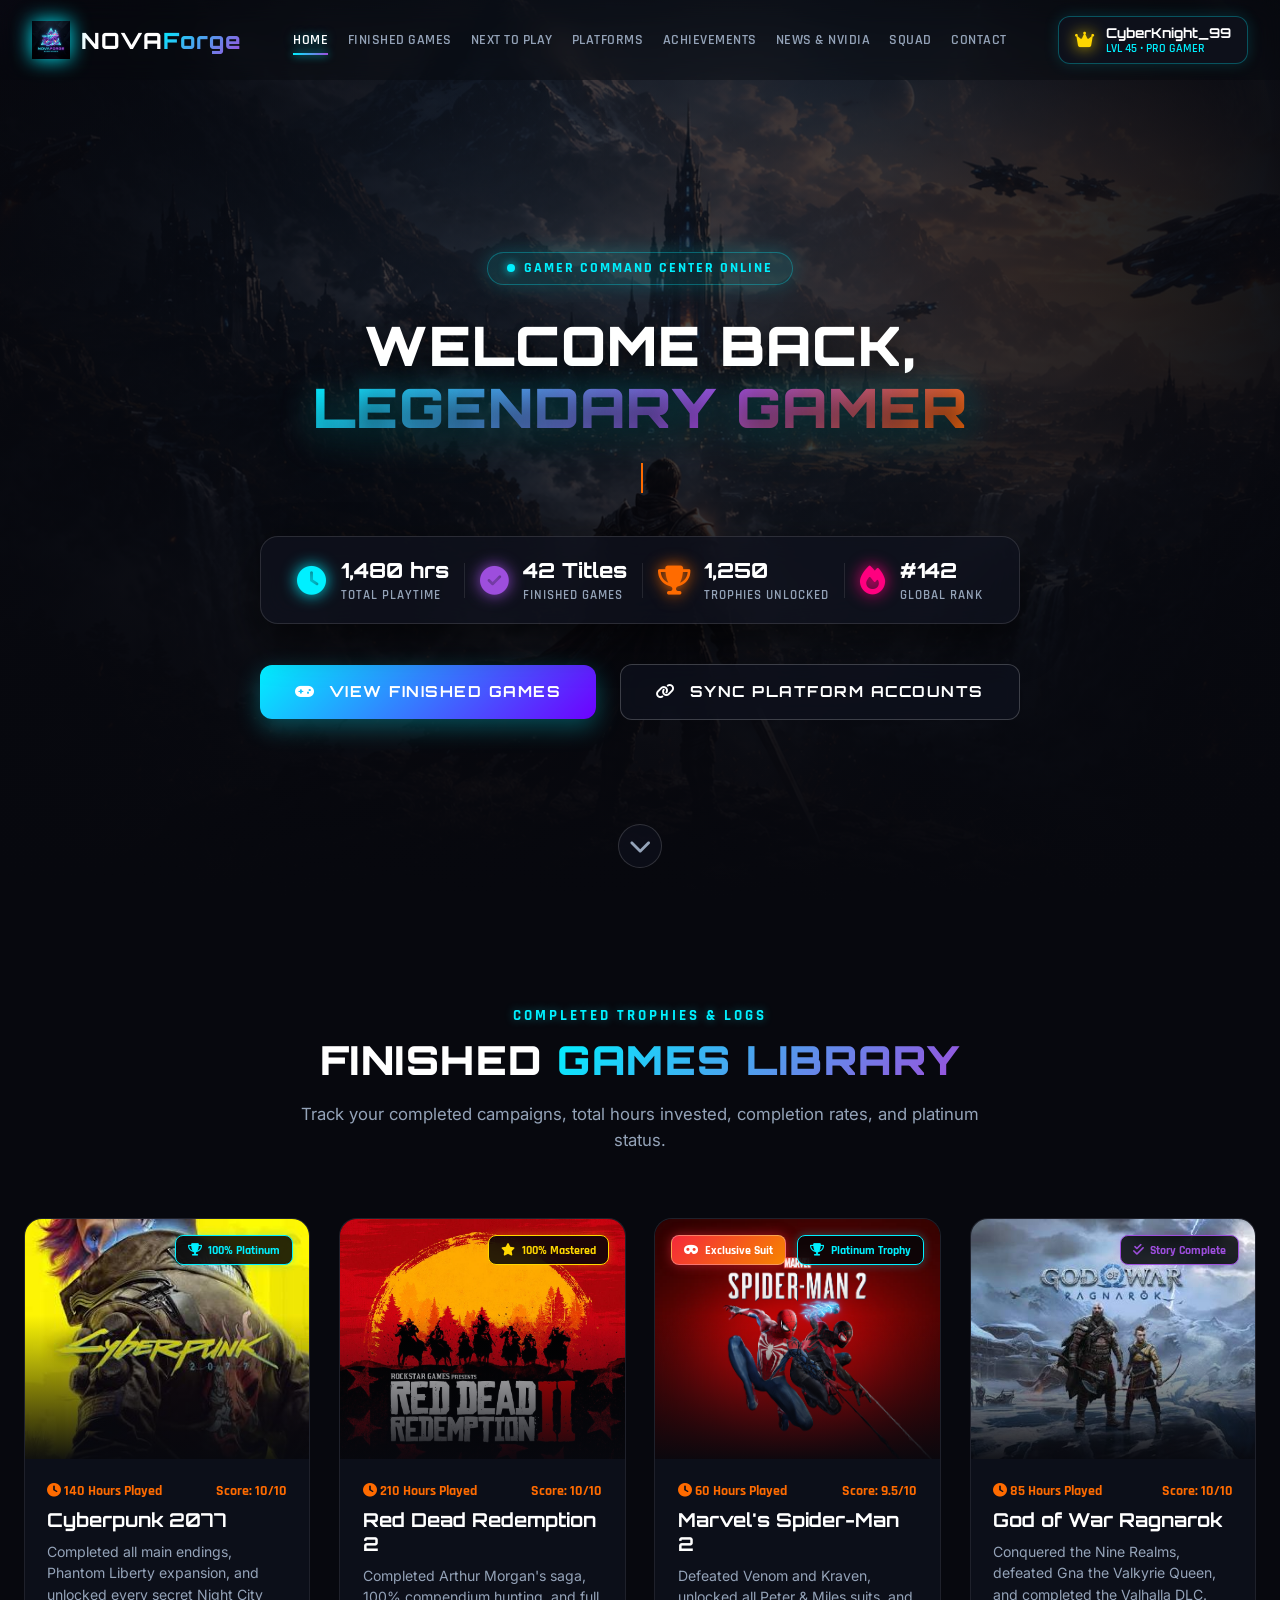
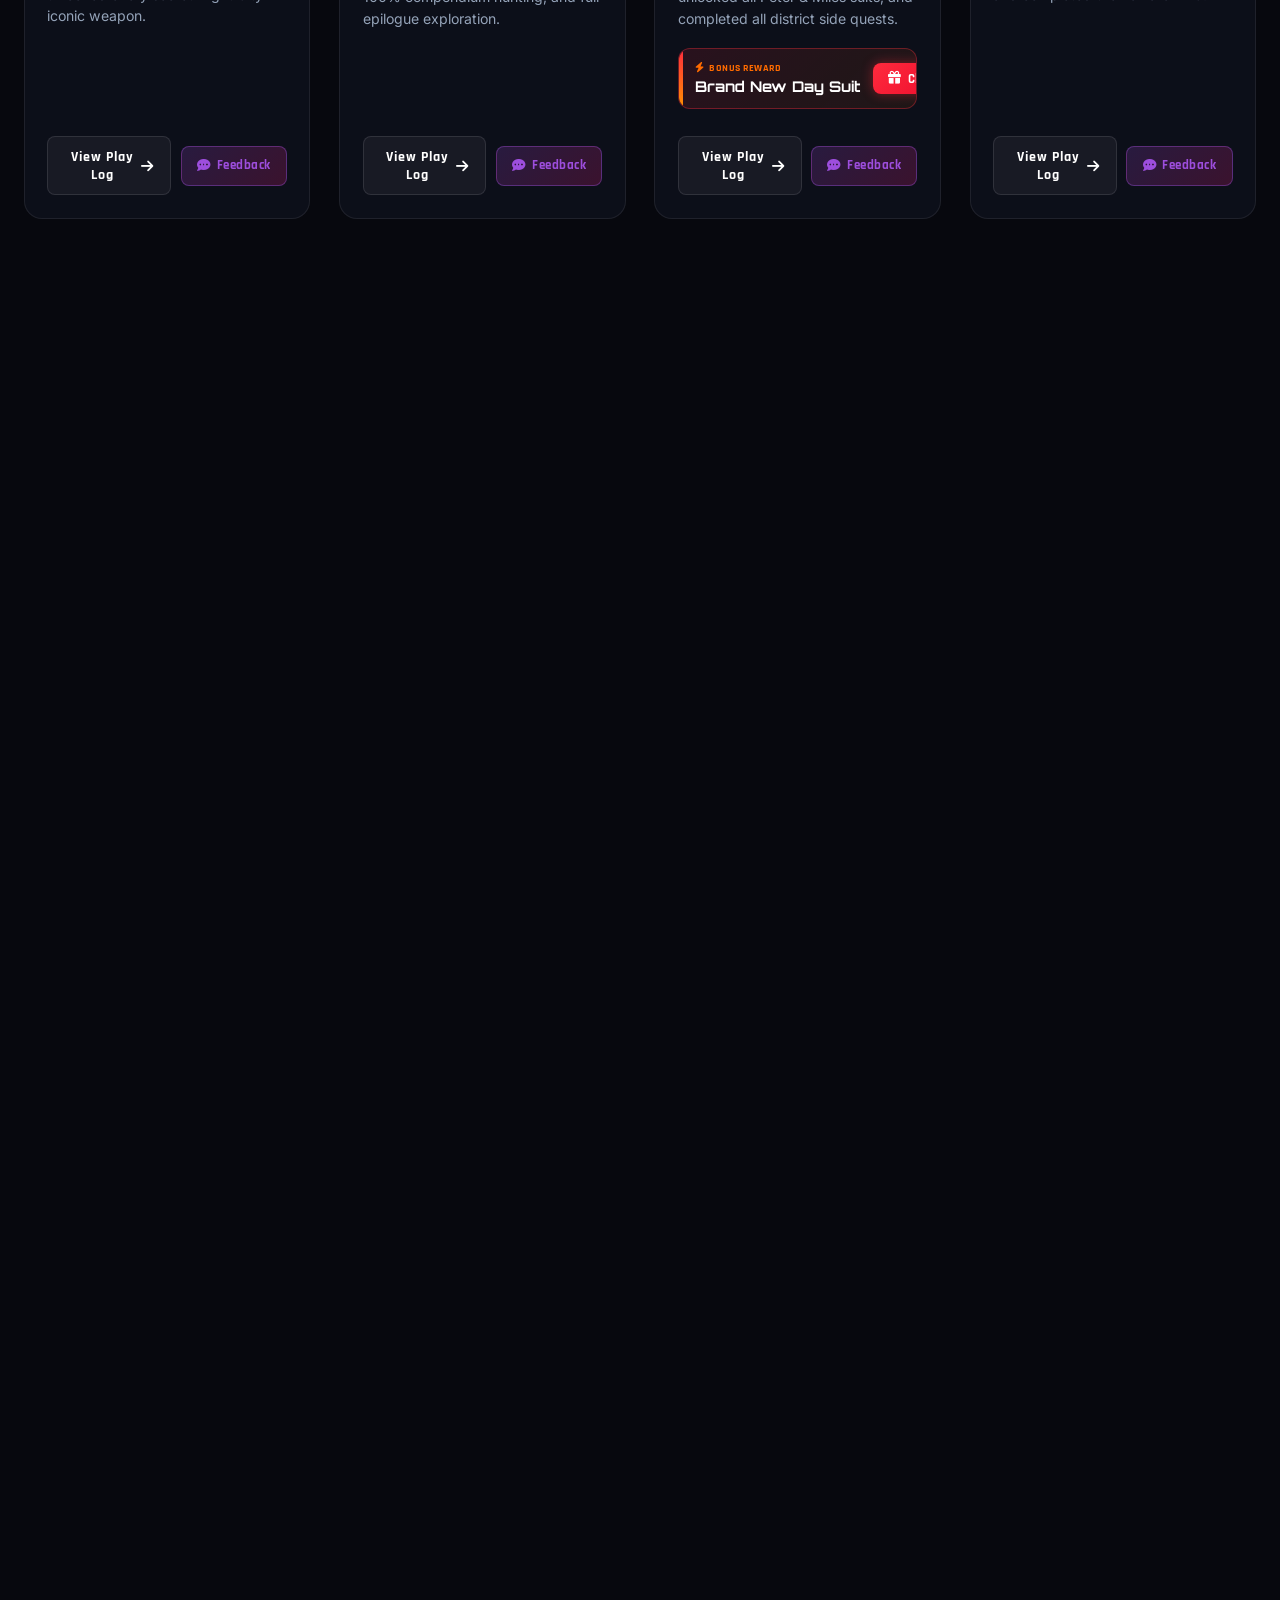
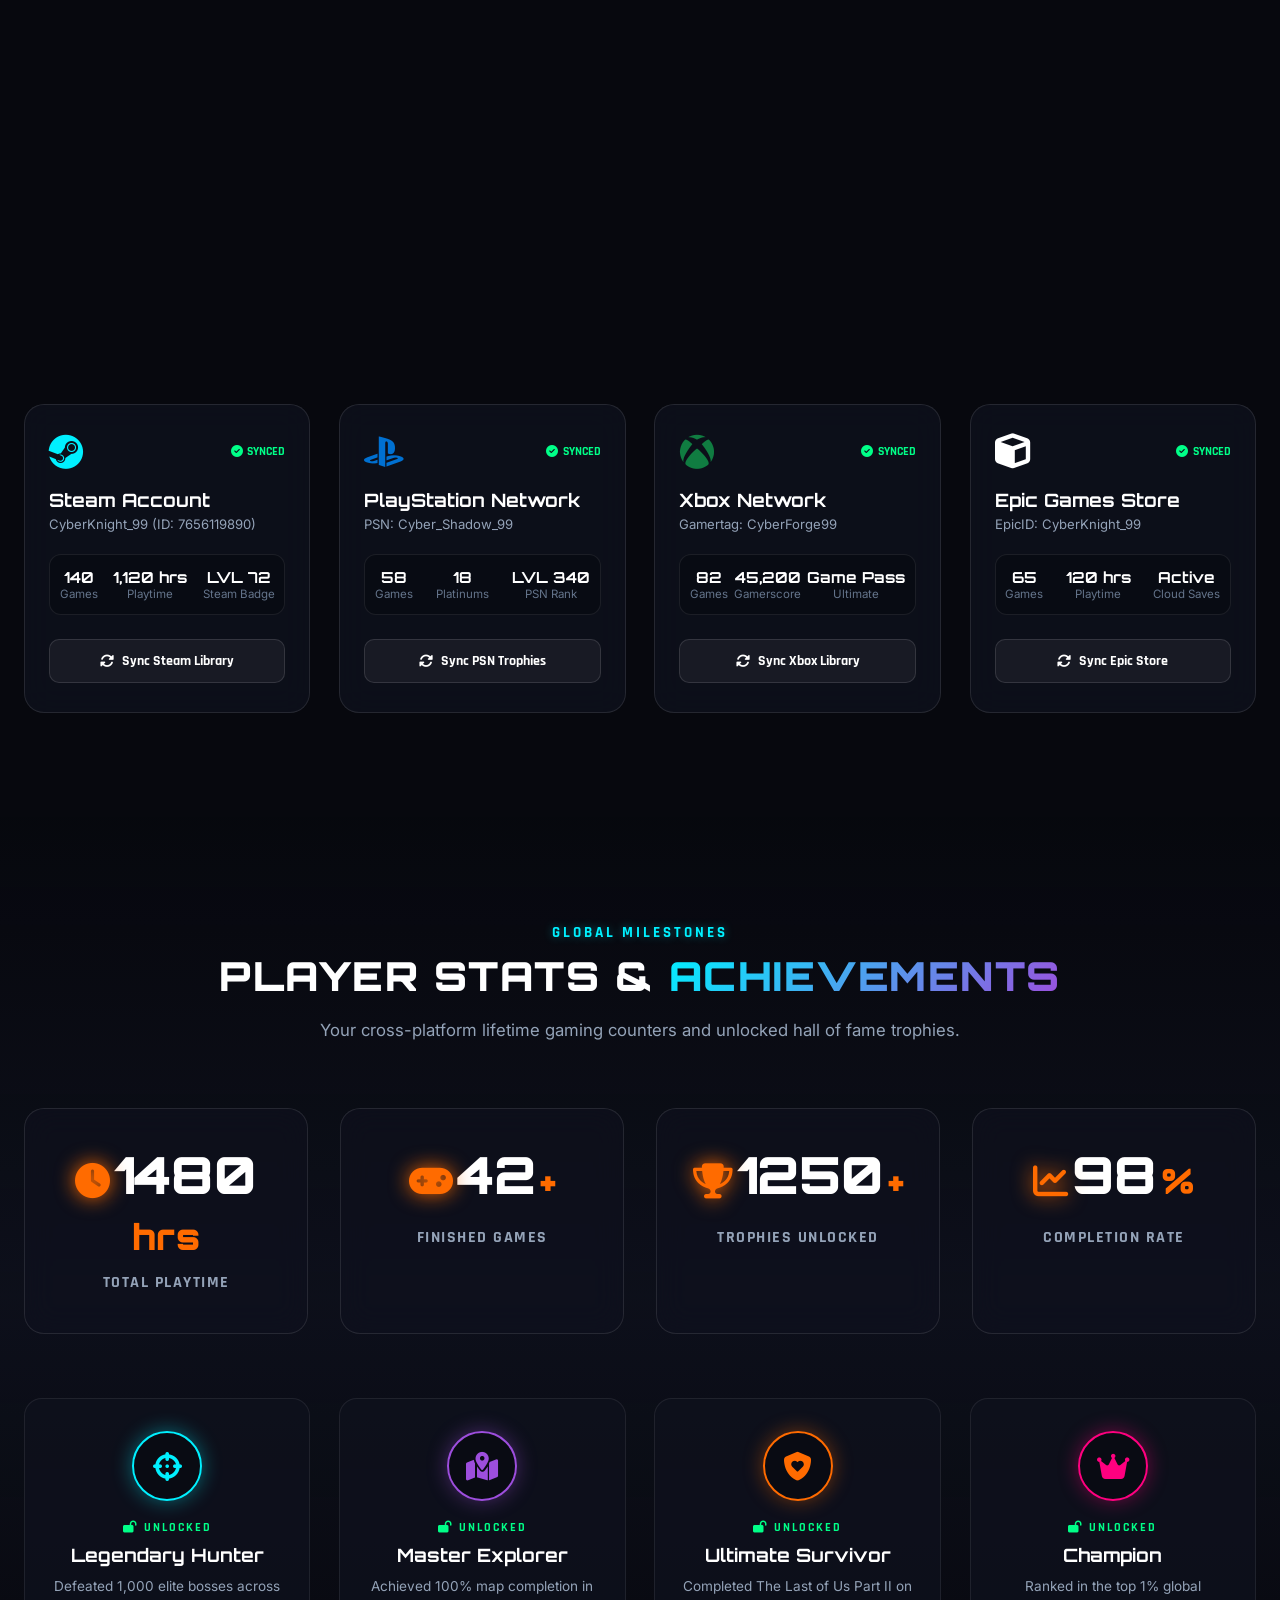
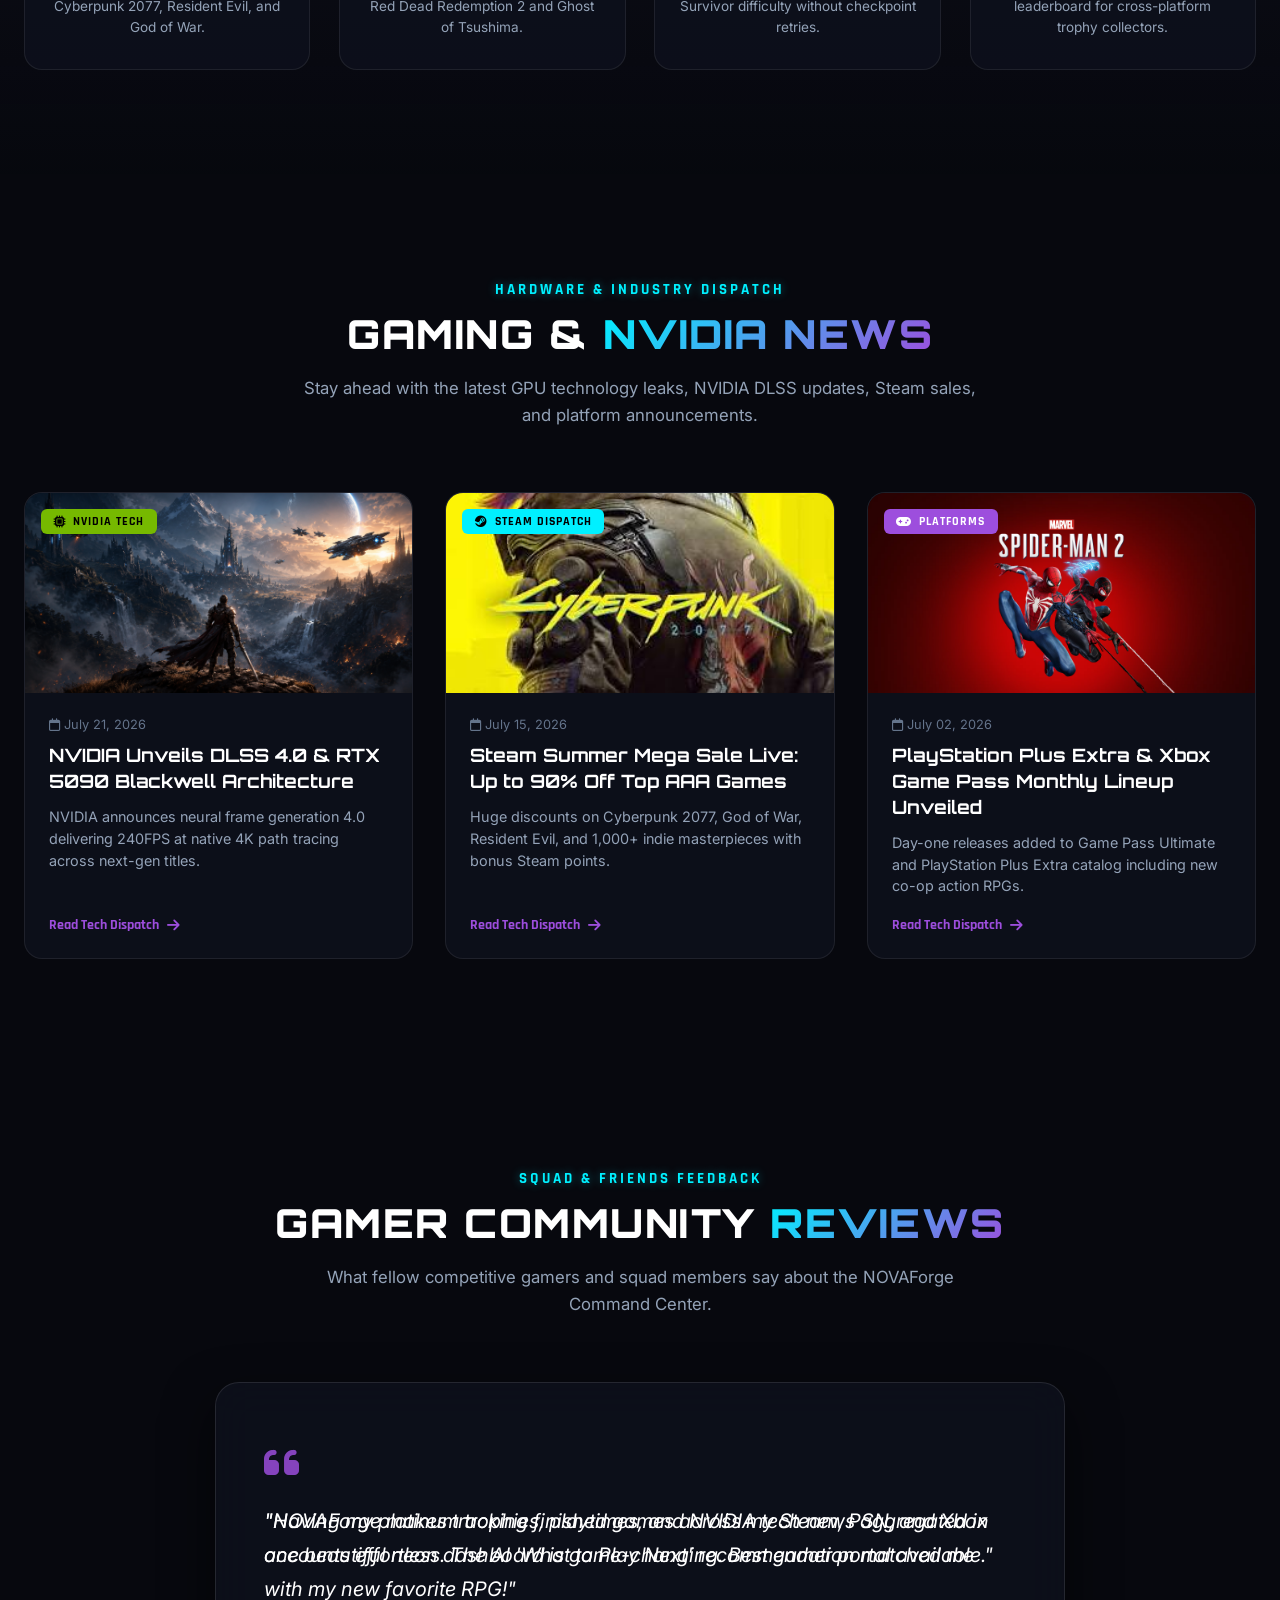
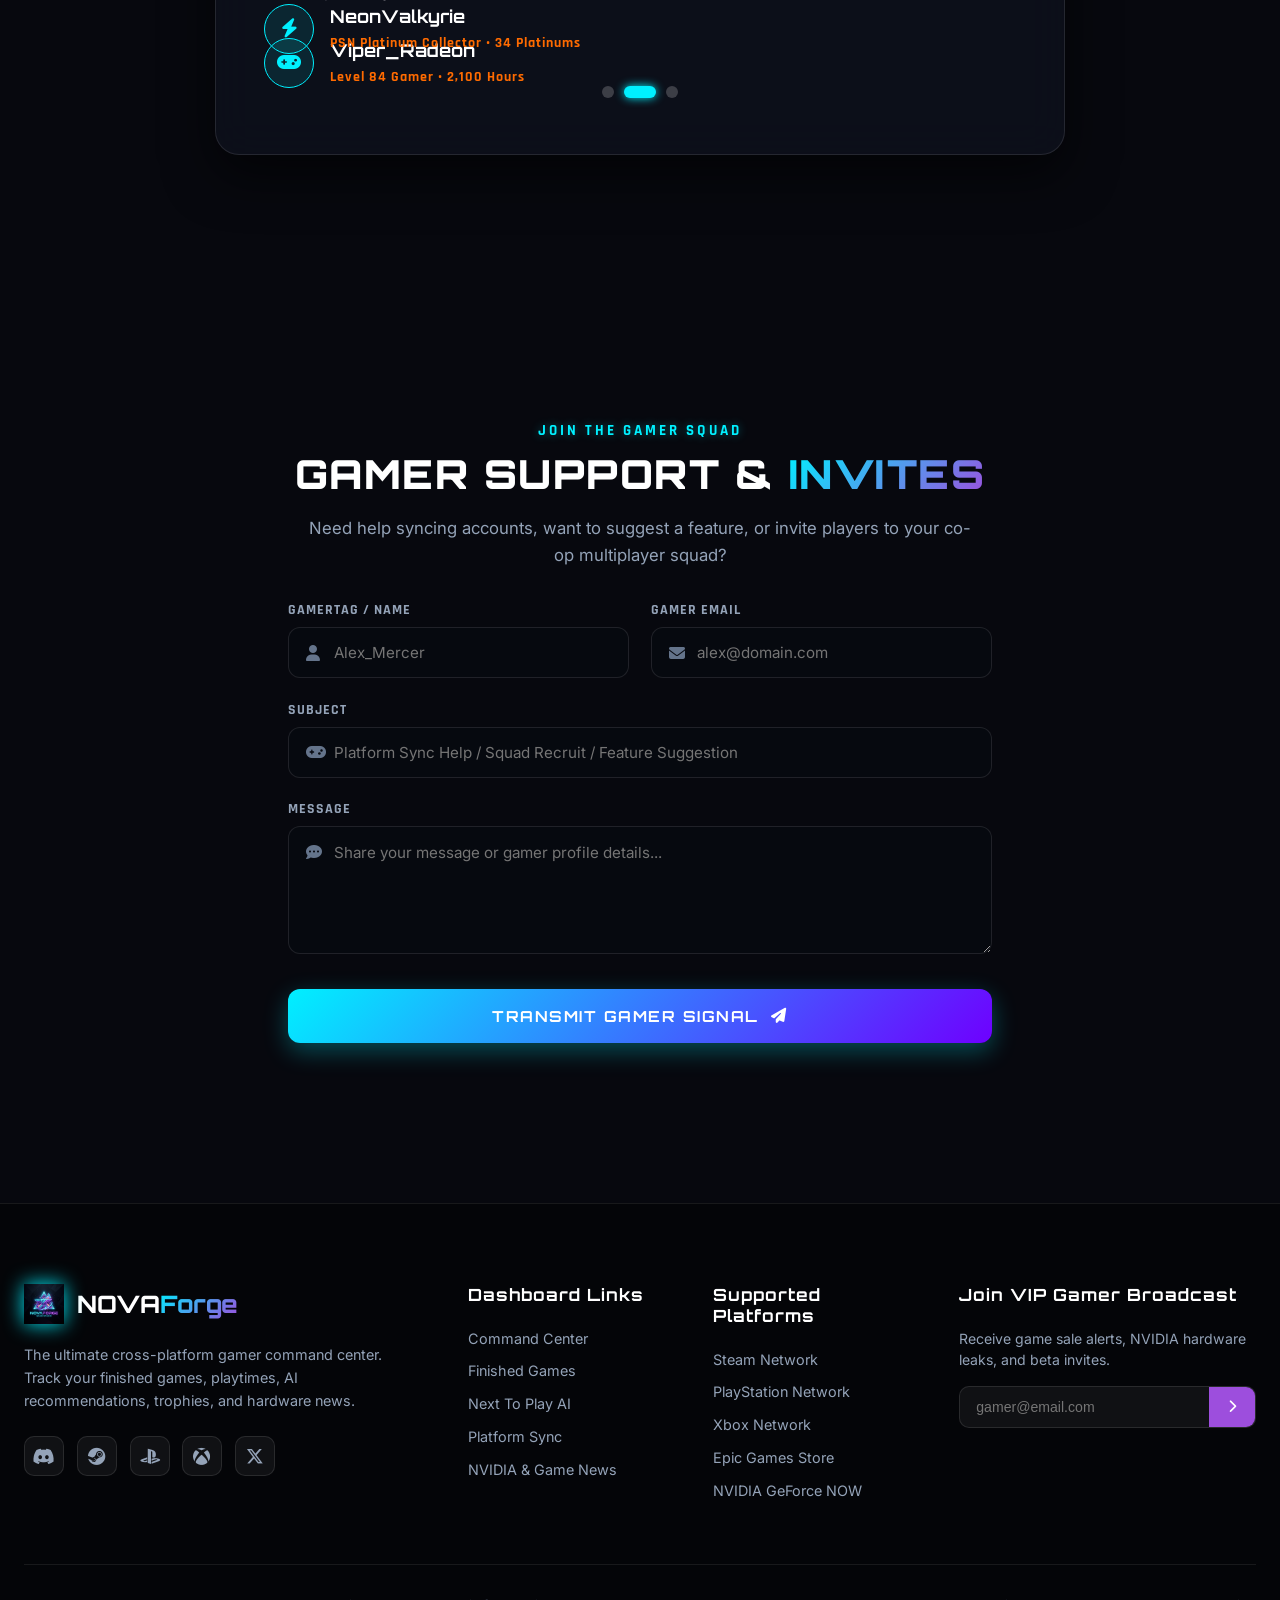
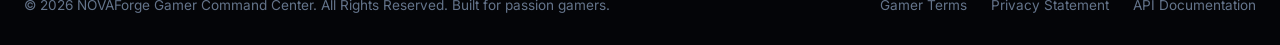
==== commit dc79cdb7: "feat: Add Brand New Day suit claim, custom gaming cursor, zero-lag cursor physics, and Gamer Complet" ====
--- a/landing.html
+++ b/landing.html
@@ -29,8 +29,10 @@
         </div>
     </div>
 
-    <!-- Mouse Glow Follower -->
+    <!-- Mouse Glow & Custom Gaming Cursor Follower -->
     <div class="cursor-glow" id="cursorGlow"></div>
+    <div class="custom-cursor-dot" id="cursorDot"></div>
+    <div class="custom-cursor-ring" id="cursorRing"></div>
 
     <!-- Background Floating Gaming Icons -->
     <div class="floating-icons-container">
@@ -175,7 +177,10 @@
                             </div>
                             <h3 class="game-title">Cyberpunk 2077</h3>
                             <p class="game-snippet">Completed all main endings, Phantom Liberty expansion, and unlocked every secret Night City iconic weapon.</p>
-                            <button class="btn-card-action" onclick="openFinishedGameModal('Cyberpunk 2077', 'images/game1.jpg', '140 Hours', '100% Platinum', 'Sci-Fi RPG', 'PC / Steam')">View Play Log <i class="fa-solid fa-arrow-right"></i></button>
+                            <div class="card-btn-row">
+                                <button class="btn-card-action" onclick="openFinishedGameModal('Cyberpunk 2077', 'images/game1.jpg', '140 Hours', '100% Platinum', 'Sci-Fi RPG', 'PC / Steam')">View Play Log <i class="fa-solid fa-arrow-right"></i></button>
+                                <a href="feedback.html?game=Cyberpunk%202077" class="btn-card-feedback" title="Give Game Completion Feedback"><i class="fa-solid fa-comment-dots"></i> Feedback</a>
+                            </div>
                         </div>
                     </div>
 
@@ -193,16 +198,20 @@
                             </div>
                             <h3 class="game-title">Red Dead Redemption 2</h3>
                             <p class="game-snippet">Completed Arthur Morgan's saga, 100% compendium hunting, and full epilogue exploration.</p>
-                            <button class="btn-card-action" onclick="openFinishedGameModal('Red Dead Redemption 2', 'images/game2.jpg', '210 Hours', '100% Mastered', 'Action Western', 'PlayStation 5')">View Play Log <i class="fa-solid fa-arrow-right"></i></button>
+                            <div class="card-btn-row">
+                                <button class="btn-card-action" onclick="openFinishedGameModal('Red Dead Redemption 2', 'images/game2.jpg', '210 Hours', '100% Mastered', 'Action Western', 'PlayStation 5')">View Play Log <i class="fa-solid fa-arrow-right"></i></button>
+                                <a href="feedback.html?game=Red%20Dead%20Redemption%202" class="btn-card-feedback" title="Give Game Completion Feedback"><i class="fa-solid fa-comment-dots"></i> Feedback</a>
+                            </div>
                         </div>
                     </div>
 
                     <!-- Game Card 3 -->
-                    <div class="game-card reveal-up" style="animation-delay: 0.2s;">
+                    <div class="game-card reveal-up" style="animation-delay: 0.2s;" id="spidermanGameCard">
                         <div class="game-cover-wrapper">
                             <img src="images/game3.jpg" alt="Marvel's Spider-Man 2" class="game-cover">
                             <div class="game-overlay"></div>
                             <span class="badge-status platinum"><i class="fa-solid fa-trophy"></i> Platinum Trophy</span>
+                            <span class="badge-suit-claim" id="spiderSuitBadge" onclick="openSuitClaimModal()" title="Claim Brand New Day Suit"><i class="fa-solid fa-mask"></i> <span id="spiderBadgeText">Exclusive Suit</span></span>
                         </div>
                         <div class="game-info">
                             <div class="game-meta">
@@ -211,7 +220,22 @@
                             </div>
                             <h3 class="game-title">Marvel's Spider-Man 2</h3>
                             <p class="game-snippet">Defeated Venom and Kraven, unlocked all Peter & Miles suits, and completed all district side quests.</p>
-                            <button class="btn-card-action" onclick="openFinishedGameModal('Marvel\'s Spider-Man 2', 'images/game3.jpg', '60 Hours', 'Platinum Trophy', 'Superhero Action', 'PlayStation 5')">View Play Log <i class="fa-solid fa-arrow-right"></i></button>
+                            
+                            <!-- Brand New Day Suit Claim Widget -->
+                            <div class="suit-claim-box" id="spiderSuitCardBox">
+                                <div class="suit-claim-details">
+                                    <span class="suit-badge-tag"><i class="fa-solid fa-bolt"></i> BONUS REWARD</span>
+                                    <h4 class="suit-title">Brand New Day Suit</h4>
+                                </div>
+                                <button class="btn-claim-suit" id="spiderSuitBtn" onclick="openSuitClaimModal()">
+                                    <i class="fa-solid fa-gift"></i> <span id="spiderSuitBtnText">Claim Suit</span>
+                                </button>
+                            </div>
+
+                            <div class="card-btn-row">
+                                <button class="btn-card-action" onclick="openFinishedGameModal('Marvel\'s Spider-Man 2', 'images/game3.jpg', '60 Hours', 'Platinum Trophy', 'Superhero Action', 'PlayStation 5')">View Play Log <i class="fa-solid fa-arrow-right"></i></button>
+                                <a href="feedback.html?game=Marvel%27s%20Spider-Man%202" class="btn-card-feedback" title="Give Game Completion Feedback"><i class="fa-solid fa-comment-dots"></i> Feedback</a>
+                            </div>
                         </div>
                     </div>
 
@@ -229,7 +253,10 @@
                             </div>
                             <h3 class="game-title">God of War Ragnarok</h3>
                             <p class="game-snippet">Conquered the Nine Realms, defeated Gna the Valkyrie Queen, and completed the Valhalla DLC.</p>
-                            <button class="btn-card-action" onclick="openFinishedGameModal('God of War Ragnarok', 'images/game4.jpg', '85 Hours', 'Story Complete', 'Mythic Action', 'PlayStation 5')">View Play Log <i class="fa-solid fa-arrow-right"></i></button>
+                            <div class="card-btn-row">
+                                <button class="btn-card-action" onclick="openFinishedGameModal('God of War Ragnarok', 'images/game4.jpg', '85 Hours', 'Story Complete', 'Mythic Action', 'PlayStation 5')">View Play Log <i class="fa-solid fa-arrow-right"></i></button>
+                                <a href="feedback.html?game=God%20of%20War%20Ragnarok" class="btn-card-feedback" title="Give Game Completion Feedback"><i class="fa-solid fa-comment-dots"></i> Feedback</a>
+                            </div>
                         </div>
                     </div>
 
@@ -247,7 +274,10 @@
                             </div>
                             <h3 class="game-title">Ghost of Tsushima</h3>
                             <p class="game-snippet">Liberated all territories of Tsushima and Iki Island with maxed Jin Sakai armor sets and sword kits.</p>
-                            <button class="btn-card-action" onclick="openFinishedGameModal('Ghost of Tsushima', 'images/game5.jpg', '95 Hours', '100% Platinum', 'Samurai Action', 'PC / Steam')">View Play Log <i class="fa-solid fa-arrow-right"></i></button>
+                            <div class="card-btn-row">
+                                <button class="btn-card-action" onclick="openFinishedGameModal('Ghost of Tsushima', 'images/game5.jpg', '95 Hours', '100% Platinum', 'Samurai Action', 'PC / Steam')">View Play Log <i class="fa-solid fa-arrow-right"></i></button>
+                                <a href="feedback.html?game=Ghost%20of%20Tsushima" class="btn-card-feedback" title="Give Game Completion Feedback"><i class="fa-solid fa-comment-dots"></i> Feedback</a>
+                            </div>
                         </div>
                     </div>
 
@@ -265,7 +295,10 @@
                             </div>
                             <h3 class="game-title">The Last of Us Part II</h3>
                             <p class="game-snippet">Finished Ellie & Abby campaigns on Survivor difficulty and conquered No Return roguelike mode.</p>
-                            <button class="btn-card-action" onclick="openFinishedGameModal('The Last of Us Part II', 'images/game6.jpg', '55 Hours', 'Story Complete', 'Survival Action', 'PlayStation 5')">View Play Log <i class="fa-solid fa-arrow-right"></i></button>
+                            <div class="card-btn-row">
+                                <button class="btn-card-action" onclick="openFinishedGameModal('The Last of Us Part II', 'images/game6.jpg', '55 Hours', 'Story Complete', 'Survival Action', 'PlayStation 5')">View Play Log <i class="fa-solid fa-arrow-right"></i></button>
+                                <a href="feedback.html?game=The%20Last%20of%20Us%20Part%20II" class="btn-card-feedback" title="Give Game Completion Feedback"><i class="fa-solid fa-comment-dots"></i> Feedback</a>
+                            </div>
                         </div>
                     </div>
 
@@ -283,7 +316,10 @@
                             </div>
                             <h3 class="game-title">Resident Evil Requiem</h3>
                             <p class="game-snippet">Achieved S+ Professional rating with unlimited rocket launcher unlocked and zero healing items used.</p>
-                            <button class="btn-card-action" onclick="openFinishedGameModal('Resident Evil Requiem', 'images/game7.jpg', '40 Hours', 'S-Rank Survivor', 'Survival Horror', 'PC / Steam')">View Play Log <i class="fa-solid fa-arrow-right"></i></button>
+                            <div class="card-btn-row">
+                                <button class="btn-card-action" onclick="openFinishedGameModal('Resident Evil Requiem', 'images/game7.jpg', '40 Hours', 'S-Rank Survivor', 'Survival Horror', 'PC / Steam')">View Play Log <i class="fa-solid fa-arrow-right"></i></button>
+                                <a href="feedback.html?game=Resident%20Evil%20Requiem" class="btn-card-feedback" title="Give Game Completion Feedback"><i class="fa-solid fa-comment-dots"></i> Feedback</a>
+                            </div>
                         </div>
                     </div>
 
@@ -301,7 +337,10 @@
                             </div>
                             <h3 class="game-title">007 First Light</h3>
                             <p class="game-snippet">Completed all covert espionage missions with Silent Assassin rating and stealth gadget upgrades.</p>
-                            <button class="btn-card-action" onclick="openFinishedGameModal('007 First Light', 'images/game8.jpg', '35 Hours', 'Agent 00 Level', 'Stealth Action', 'Xbox Series X')">View Play Log <i class="fa-solid fa-arrow-right"></i></button>
+                            <div class="card-btn-row">
+                                <button class="btn-card-action" onclick="openFinishedGameModal('007 First Light', 'images/game8.jpg', '35 Hours', 'Agent 00 Level', 'Stealth Action', 'Xbox Series X')">View Play Log <i class="fa-solid fa-arrow-right"></i></button>
+                                <a href="feedback.html?game=007%20First%20Light" class="btn-card-feedback" title="Give Game Completion Feedback"><i class="fa-solid fa-comment-dots"></i> Feedback</a>
+                            </div>
                         </div>
                     </div>
                 </div>
--- a/css/landing.css
+++ b/css/landing.css
@@ -10,7 +10,7 @@
     --color-surface: rgba(15, 18, 30, 0.75);
     --color-surface-hover: rgba(22, 27, 45, 0.85);
     --color-surface-solid: #0f121e;
-    
+
     /* Neon Accents */
     --neon-blue: #00f0ff;
     --neon-purple: #9d4edd;
@@ -46,7 +46,9 @@
 }
 
 /* Reset & Global Settings */
-*, *::before, *::after {
+*,
+*::before,
+*::after {
     margin: 0;
     padding: 0;
     box-sizing: border-box;
@@ -169,8 +171,15 @@
 }
 
 @keyframes loaderPulse {
-    0% { transform: scale(1); filter: drop-shadow(0 0 15px var(--neon-blue)); }
-    100% { transform: scale(1.1); filter: drop-shadow(0 0 35px var(--neon-purple)); }
+    0% {
+        transform: scale(1);
+        filter: drop-shadow(0 0 15px var(--neon-blue));
+    }
+
+    100% {
+        transform: scale(1.1);
+        filter: drop-shadow(0 0 35px var(--neon-purple));
+    }
 }
 
 .loader-title {
@@ -212,16 +221,98 @@
     color: var(--text-muted);
 }
 
+/* ================= CUSTOM GAMING CURSOR ICON SYSTEM (GPU ACCELERATED) ================= */
+html, body {
+    cursor: url("data:image/svg+xml,%3Csvg xmlns='http://www.w3.org/2000/svg' width='24' height='24' viewBox='0 0 24 24' fill='none'%3E%3Cpath d='M3 3L10.07 19.97L13.58 12.42L21.13 8.91L3 3Z' fill='%2300F0FF' stroke='%2307080E' stroke-width='1.5' stroke-linejoin='round'/%3E%3Ccircle cx='13.5' cy='12.5' r='1.5' fill='%23FF9100'/%3E%3C/svg%3E"), auto;
+}
+
+a, button, input, select, textarea, .game-card, .btn, .nav-link, .social-btn, .badge-suit-claim, .btn-claim-suit, [role="button"] {
+    cursor: url("data:image/svg+xml,%3Csvg xmlns='http://www.w3.org/2000/svg' width='28' height='28' viewBox='0 0 28 28' fill='none'%3E%3Ccircle cx='14' cy='14' r='12' stroke='%2300F0FF' stroke-width='1.5' stroke-dasharray='4 2'/%3E%3Ccircle cx='14' cy='14' r='4' fill='%23FF2B3D'/%3E%3Cpath d='M14 2V6M14 22V26M2 14H6M22 14H26' stroke='%2300F0FF' stroke-width='1.5' stroke-linecap='round'/%3E%3C/svg%3E") 14 14, pointer !important;
+}
+
+.custom-cursor-dot {
+    position: fixed;
+    top: 0;
+    left: 0;
+    width: 7px;
+    height: 7px;
+    background: var(--neon-blue);
+    border-radius: 50%;
+    pointer-events: none;
+    z-index: 99999;
+    will-change: transform;
+    box-shadow: 0 0 10px var(--neon-blue);
+    transition: background 0.15s ease, box-shadow 0.15s ease;
+}
+
+.custom-cursor-ring {
+    position: fixed;
+    top: 0;
+    left: 0;
+    width: 36px;
+    height: 36px;
+    border: 1.5px solid rgba(0, 240, 255, 0.7);
+    border-radius: 50%;
+    pointer-events: none;
+    z-index: 99998;
+    will-change: transform;
+    box-shadow: 0 0 12px rgba(0, 240, 255, 0.3);
+    transition: width 0.2s ease, height 0.2s ease, border-color 0.2s ease, box-shadow 0.2s ease;
+}
+
+.custom-cursor-ring::before {
+    content: '';
+    position: absolute;
+    top: -4px;
+    left: 50%;
+    transform: translateX(-50%);
+    width: 2px;
+    height: 6px;
+    background: var(--neon-blue);
+    transition: background 0.2s ease;
+}
+
+.custom-cursor-ring::after {
+    content: '';
+    position: absolute;
+    bottom: -4px;
+    left: 50%;
+    transform: translateX(-50%);
+    width: 2px;
+    height: 6px;
+    background: var(--neon-blue);
+    transition: background 0.2s ease;
+}
+
+.custom-cursor-ring.hovered {
+    width: 44px;
+    height: 44px;
+    border-color: #ff2b3d;
+    box-shadow: 0 0 20px rgba(255, 43, 61, 0.7);
+}
+
+.custom-cursor-ring.hovered::before,
+.custom-cursor-ring.hovered::after {
+    background: #ff2b3d;
+}
+
+.custom-cursor-dot.hovered {
+    background: #ff2b3d;
+    box-shadow: 0 0 14px #ff2b3d, 0 0 24px #ff2b3d;
+}
+
 /* ================= MOUSE GLOW & FLOATING ICONS ================= */
 .cursor-glow {
     position: fixed;
-    width: 400px;
-    height: 400px;
+    top: 0;
+    left: 0;
+    width: 380px;
+    height: 380px;
     background: radial-gradient(circle, rgba(0, 240, 255, 0.12) 0%, rgba(157, 78, 221, 0.04) 50%, transparent 80%);
     border-radius: 50%;
     pointer-events: none;
-    transform: translate(-50%, -50%);
     z-index: 1;
+    will-change: transform;
 }
 
 .floating-icons-container {
@@ -242,17 +333,59 @@
     animation: floatAround 18s infinite linear;
 }
 
-.icon-1 { top: 15%; left: 8%; animation-duration: 22s; }
-.icon-2 { top: 60%; left: 5%; animation-duration: 18s; animation-delay: -4s; }
-.icon-3 { top: 25%; right: 7%; animation-duration: 25s; animation-delay: -7s; }
-.icon-4 { top: 75%; right: 10%; animation-duration: 20s; animation-delay: -2s; }
-.icon-5 { top: 45%; left: 85%; animation-duration: 28s; animation-delay: -12s; }
-.icon-6 { top: 85%; left: 45%; animation-duration: 24s; animation-delay: -5s; }
+.icon-1 {
+    top: 15%;
+    left: 8%;
+    animation-duration: 22s;
+}
+
+.icon-2 {
+    top: 60%;
+    left: 5%;
+    animation-duration: 18s;
+    animation-delay: -4s;
+}
+
+.icon-3 {
+    top: 25%;
+    right: 7%;
+    animation-duration: 25s;
+    animation-delay: -7s;
+}
+
+.icon-4 {
+    top: 75%;
+    right: 10%;
+    animation-duration: 20s;
+    animation-delay: -2s;
+}
+
+.icon-5 {
+    top: 45%;
+    left: 85%;
+    animation-duration: 28s;
+    animation-delay: -12s;
+}
+
+.icon-6 {
+    top: 85%;
+    left: 45%;
+    animation-duration: 24s;
+    animation-delay: -5s;
+}
 
 @keyframes floatAround {
-    0% { transform: translateY(0) rotate(0deg); }
-    50% { transform: translateY(-30px) rotate(180deg); }
-    100% { transform: translateY(0) rotate(360deg); }
+    0% {
+        transform: translateY(0) rotate(0deg);
+    }
+
+    50% {
+        transform: translateY(-30px) rotate(180deg);
+    }
+
+    100% {
+        transform: translateY(0) rotate(360deg);
+    }
 }
 
 /* ================= STICKY NAVBAR ================= */
@@ -265,12 +398,14 @@
     z-index: 1000;
     transition: var(--transition-smooth);
     background: rgba(7, 8, 14, 0.4);
+    -webkit-backdrop-filter: blur(12px);
     backdrop-filter: blur(12px);
 }
 
 .navbar.scrolled {
     height: 70px;
     background: rgba(7, 8, 14, 0.92);
+    -webkit-backdrop-filter: blur(20px);
     backdrop-filter: blur(20px);
     border-bottom: 1px solid rgba(255, 255, 255, 0.08);
     box-shadow: 0 10px 30px rgba(0, 0, 0, 0.7);
@@ -445,7 +580,7 @@
     left: 0;
     width: 100%;
     height: 100%;
-    background: 
+    background:
         linear-gradient(180deg, rgba(7, 8, 14, 0.55) 0%, rgba(7, 8, 14, 0.88) 75%, var(--color-bg-dark) 100%),
         radial-gradient(circle at center, transparent 20%, rgba(7, 8, 14, 0.92) 90%);
 }
@@ -484,9 +619,21 @@
 }
 
 @keyframes pulse {
-    0% { transform: scale(0.9); opacity: 0.8; }
-    50% { transform: scale(1.3); opacity: 1; box-shadow: 0 0 18px var(--neon-blue); }
-    100% { transform: scale(0.9); opacity: 0.8; }
+    0% {
+        transform: scale(0.9);
+        opacity: 0.8;
+    }
+
+    50% {
+        transform: scale(1.3);
+        opacity: 1;
+        box-shadow: 0 0 18px var(--neon-blue);
+    }
+
+    100% {
+        transform: scale(0.9);
+        opacity: 0.8;
+    }
 }
 
 .hero-title {
@@ -525,8 +672,15 @@
 }
 
 @keyframes blink {
-    from, to { border-color: transparent }
-    50% { border-color: var(--neon-orange); }
+
+    from,
+    to {
+        border-color: transparent
+    }
+
+    50% {
+        border-color: var(--neon-orange);
+    }
 }
 
 /* Hero Stats Ribbon */
@@ -538,9 +692,10 @@
     border: 1px solid rgba(255, 255, 255, 0.12);
     border-radius: 18px;
     padding: 1.2rem 1.8rem;
+    -webkit-backdrop-filter: blur(16px);
     backdrop-filter: blur(16px);
     margin-bottom: 2.5rem;
-    box-shadow: 0 15px 40px rgba(0,0,0,0.6);
+    box-shadow: 0 15px 40px rgba(0, 0, 0, 0.6);
 }
 
 .ribbon-item {
@@ -554,10 +709,25 @@
     font-size: 1.8rem;
 }
 
-.ribbon-icon.cyan { color: var(--neon-blue); filter: drop-shadow(0 0 8px var(--neon-blue)); }
-.ribbon-icon.purple { color: var(--neon-purple); filter: drop-shadow(0 0 8px var(--neon-purple)); }
-.ribbon-icon.orange { color: var(--neon-orange); filter: drop-shadow(0 0 8px var(--neon-orange)); }
-.ribbon-icon.pink { color: var(--neon-pink); filter: drop-shadow(0 0 8px var(--neon-pink)); }
+.ribbon-icon.cyan {
+    color: var(--neon-blue);
+    filter: drop-shadow(0 0 8px var(--neon-blue));
+}
+
+.ribbon-icon.purple {
+    color: var(--neon-purple);
+    filter: drop-shadow(0 0 8px var(--neon-purple));
+}
+
+.ribbon-icon.orange {
+    color: var(--neon-orange);
+    filter: drop-shadow(0 0 8px var(--neon-orange));
+}
+
+.ribbon-icon.pink {
+    color: var(--neon-pink);
+    filter: drop-shadow(0 0 8px var(--neon-pink));
+}
 
 .ribbon-val {
     font-family: var(--font-heading);
@@ -663,9 +833,22 @@
 }
 
 @keyframes bounce {
-    0%, 20%, 50%, 80%, 100% { transform: translate(-50%, 0); }
-    40% { transform: translate(-50%, -10px); }
-    60% { transform: translate(-50%, -5px); }
+
+    0%,
+    20%,
+    50%,
+    80%,
+    100% {
+        transform: translate(-50%, 0);
+    }
+
+    40% {
+        transform: translate(-50%, -10px);
+    }
+
+    60% {
+        transform: translate(-50%, -5px);
+    }
 }
 
 /* ================= FINISHED GAMES SECTION ================= */
@@ -689,7 +872,7 @@
 .game-card:hover {
     transform: translateY(-10px);
     border-color: var(--neon-blue);
-    box-shadow: 
+    box-shadow:
         0 20px 40px rgba(0, 0, 0, 0.8),
         0 0 25px rgba(0, 240, 255, 0.3);
 }
@@ -732,15 +915,30 @@
     font-family: var(--font-subheading);
     font-size: 0.78rem;
     font-weight: 700;
+    -webkit-backdrop-filter: blur(8px);
     backdrop-filter: blur(8px);
     display: flex;
     align-items: center;
     gap: 0.4rem;
 }
 
-.badge-status.platinum { color: var(--neon-blue); border-color: var(--neon-blue); box-shadow: 0 0 10px rgba(0,240,255,0.3); }
-.badge-status.gold { color: var(--gold); border-color: var(--gold); box-shadow: 0 0 10px rgba(255,215,0,0.3); }
-.badge-status.story { color: var(--neon-purple); border-color: var(--neon-purple); box-shadow: 0 0 10px rgba(157,78,221,0.3); }
+.badge-status.platinum {
+    color: var(--neon-blue);
+    border-color: var(--neon-blue);
+    box-shadow: 0 0 10px rgba(0, 240, 255, 0.3);
+}
+
+.badge-status.gold {
+    color: var(--gold);
+    border-color: var(--gold);
+    box-shadow: 0 0 10px rgba(255, 215, 0, 0.3);
+}
+
+.badge-status.story {
+    color: var(--neon-purple);
+    border-color: var(--neon-purple);
+    box-shadow: 0 0 10px rgba(157, 78, 221, 0.3);
+}
 
 .game-info {
     padding: 1.4rem;
@@ -817,6 +1015,7 @@
     border: 1px solid rgba(255, 255, 255, 0.1);
     border-radius: 20px;
     padding: 1.8rem;
+    -webkit-backdrop-filter: blur(15px);
     backdrop-filter: blur(15px);
     transition: var(--transition-smooth);
     display: flex;
@@ -826,7 +1025,7 @@
 .rec-card:hover {
     transform: translateY(-8px);
     border-color: var(--neon-purple);
-    box-shadow: 0 20px 40px rgba(0,0,0,0.7), 0 0 30px rgba(157, 78, 221, 0.3);
+    box-shadow: 0 20px 40px rgba(0, 0, 0, 0.7), 0 0 30px rgba(157, 78, 221, 0.3);
 }
 
 .rec-header {
@@ -847,8 +1046,15 @@
     text-shadow: 0 0 10px rgba(0, 255, 136, 0.4);
 }
 
-.match-percentage.cyan { color: var(--neon-blue); text-shadow: 0 0 10px rgba(0, 240, 255, 0.4); }
-.match-percentage.orange { color: var(--neon-orange); text-shadow: 0 0 10px rgba(255, 107, 0, 0.4); }
+.match-percentage.cyan {
+    color: var(--neon-blue);
+    text-shadow: 0 0 10px rgba(0, 240, 255, 0.4);
+}
+
+.match-percentage.orange {
+    color: var(--neon-orange);
+    text-shadow: 0 0 10px rgba(255, 107, 0, 0.4);
+}
 
 .rec-based {
     font-size: 0.78rem;
@@ -967,6 +1173,7 @@
     border: 1px solid rgba(255, 255, 255, 0.1);
     border-radius: 20px;
     padding: 1.8rem 1.5rem;
+    -webkit-backdrop-filter: blur(15px);
     backdrop-filter: blur(15px);
     transition: var(--transition-smooth);
     display: flex;
@@ -975,13 +1182,28 @@
 
 .platform-card:hover {
     transform: translateY(-8px);
-    box-shadow: 0 20px 40px rgba(0,0,0,0.7);
-}
-
-.steam-card:hover { border-color: var(--neon-blue); box-shadow: 0 20px 40px rgba(0,0,0,0.7), 0 0 25px rgba(0,240,255,0.3); }
-.psn-card:hover { border-color: #0070d1; box-shadow: 0 20px 40px rgba(0,0,0,0.7), 0 0 25px rgba(0,112,209,0.3); }
-.xbox-card:hover { border-color: #107c41; box-shadow: 0 20px 40px rgba(0,0,0,0.7), 0 0 25px rgba(16,124,65,0.3); }
-.epic-card:hover { border-color: #ffffff; box-shadow: 0 20px 40px rgba(0,0,0,0.7), 0 0 25px rgba(255,255,255,0.2); }
+    box-shadow: 0 20px 40px rgba(0, 0, 0, 0.7);
+}
+
+.steam-card:hover {
+    border-color: var(--neon-blue);
+    box-shadow: 0 20px 40px rgba(0, 0, 0, 0.7), 0 0 25px rgba(0, 240, 255, 0.3);
+}
+
+.psn-card:hover {
+    border-color: #0070d1;
+    box-shadow: 0 20px 40px rgba(0, 0, 0, 0.7), 0 0 25px rgba(0, 112, 209, 0.3);
+}
+
+.xbox-card:hover {
+    border-color: #107c41;
+    box-shadow: 0 20px 40px rgba(0, 0, 0, 0.7), 0 0 25px rgba(16, 124, 65, 0.3);
+}
+
+.epic-card:hover {
+    border-color: #ffffff;
+    box-shadow: 0 20px 40px rgba(0, 0, 0, 0.7), 0 0 25px rgba(255, 255, 255, 0.2);
+}
 
 .platform-header {
     display: flex;
@@ -994,10 +1216,21 @@
     font-size: 2.2rem;
 }
 
-.steam-card .platform-icon { color: var(--neon-blue); }
-.psn-card .platform-icon { color: #0070d1; }
-.xbox-card .platform-icon { color: #107c41; }
-.epic-card .platform-icon { color: #ffffff; }
+.steam-card .platform-icon {
+    color: var(--neon-blue);
+}
+
+.psn-card .platform-icon {
+    color: #0070d1;
+}
+
+.xbox-card .platform-icon {
+    color: #107c41;
+}
+
+.epic-card .platform-icon {
+    color: #ffffff;
+}
 
 .sync-badge {
     font-family: var(--font-subheading);
@@ -1075,7 +1308,7 @@
 /* ================= STATS & ACHIEVEMENTS SECTION ================= */
 .stats-section {
     background: linear-gradient(180deg, rgba(7, 8, 14, 0.6) 0%, rgba(15, 18, 30, 0.8) 50%, rgba(7, 8, 14, 0.6) 100%);
-    border-y: 1px solid rgba(255, 255, 255, 0.05);
+    border-style: 1px solid rgba(255, 255, 255, 0.05);
 }
 
 .stats-grid {
@@ -1090,6 +1323,7 @@
     border-radius: 20px;
     padding: 2.5rem 1.5rem;
     text-align: center;
+    -webkit-backdrop-filter: blur(15px);
     backdrop-filter: blur(15px);
     transition: var(--transition-smooth);
 }
@@ -1097,7 +1331,7 @@
 .stat-card:hover {
     transform: translateY(-6px);
     border-color: var(--neon-orange);
-    box-shadow: 0 15px 35px rgba(0,0,0,0.6), 0 0 25px rgba(255, 107, 0, 0.3);
+    box-shadow: 0 15px 35px rgba(0, 0, 0, 0.6), 0 0 25px rgba(255, 107, 0, 0.3);
 }
 
 .stat-icon {
@@ -1116,7 +1350,8 @@
     line-height: 1;
 }
 
-.stat-plus, .stat-suffix {
+.stat-plus,
+.stat-suffix {
     font-family: var(--font-heading);
     font-size: 2.2rem;
     font-weight: 900;
@@ -1152,7 +1387,7 @@
 .achievement-card:hover {
     transform: translateY(-8px) scale(1.02);
     border-color: var(--neon-blue);
-    box-shadow: 0 18px 40px rgba(0,0,0,0.7), 0 0 25px rgba(0, 240, 255, 0.35);
+    box-shadow: 0 18px 40px rgba(0, 0, 0, 0.7), 0 0 25px rgba(0, 240, 255, 0.35);
 }
 
 .badge-icon {
@@ -1168,10 +1403,29 @@
     border: 2px solid rgba(255, 255, 255, 0.2);
 }
 
-.glow-cyan { border-color: var(--neon-blue); color: var(--neon-blue); box-shadow: 0 0 20px rgba(0, 240, 255, 0.4); }
-.glow-purple { border-color: var(--neon-purple); color: var(--neon-purple); box-shadow: 0 0 20px rgba(157, 78, 221, 0.4); }
-.glow-orange { border-color: var(--neon-orange); color: var(--neon-orange); box-shadow: 0 0 20px rgba(255, 107, 0, 0.4); }
-.glow-pink { border-color: var(--neon-pink); color: var(--neon-pink); box-shadow: 0 0 20px rgba(255, 0, 127, 0.4); }
+.glow-cyan {
+    border-color: var(--neon-blue);
+    color: var(--neon-blue);
+    box-shadow: 0 0 20px rgba(0, 240, 255, 0.4);
+}
+
+.glow-purple {
+    border-color: var(--neon-purple);
+    color: var(--neon-purple);
+    box-shadow: 0 0 20px rgba(157, 78, 221, 0.4);
+}
+
+.glow-orange {
+    border-color: var(--neon-orange);
+    color: var(--neon-orange);
+    box-shadow: 0 0 20px rgba(255, 107, 0, 0.4);
+}
+
+.glow-pink {
+    border-color: var(--neon-pink);
+    color: var(--neon-pink);
+    box-shadow: 0 0 20px rgba(255, 0, 127, 0.4);
+}
 
 .unlock-status {
     font-family: var(--font-subheading);
@@ -1215,7 +1469,7 @@
 .news-card:hover {
     transform: translateY(-8px);
     border-color: var(--neon-blue);
-    box-shadow: 0 20px 40px rgba(0,0,0,0.7), 0 0 25px rgba(0, 240, 255, 0.25);
+    box-shadow: 0 20px 40px rgba(0, 0, 0, 0.7), 0 0 25px rgba(0, 240, 255, 0.25);
 }
 
 .news-img-wrapper {
@@ -1250,9 +1504,20 @@
     gap: 0.4rem;
 }
 
-.news-tag.nvidia-tag { background: var(--nvidia-green); color: #000; }
-.news-tag.steam-tag { background: var(--neon-blue); color: #000; }
-.news-tag.platform-tag { background: var(--neon-purple); color: #fff; }
+.news-tag.nvidia-tag {
+    background: var(--nvidia-green);
+    color: #000;
+}
+
+.news-tag.steam-tag {
+    background: var(--neon-blue);
+    color: #000;
+}
+
+.news-tag.platform-tag {
+    background: var(--neon-purple);
+    color: #fff;
+}
 
 .news-content {
     padding: 1.5rem;
@@ -1315,9 +1580,10 @@
     border: 1px solid rgba(255, 255, 255, 0.1);
     border-radius: 24px;
     padding: 3.5rem 3rem;
+    -webkit-backdrop-filter: blur(20px);
     backdrop-filter: blur(20px);
     position: relative;
-    box-shadow: 0 20px 50px rgba(0,0,0,0.6);
+    box-shadow: 0 20px 50px rgba(0, 0, 0, 0.6);
 }
 
 .testimonial-track {
@@ -1683,7 +1949,7 @@
     opacity: 0;
     pointer-events: none;
     transition: var(--transition-fast);
-    box-shadow: 0 5px 20px rgba(0,0,0,0.5), 0 0 15px rgba(0, 240, 255, 0.3);
+    box-shadow: 0 5px 20px rgba(0, 0, 0, 0.5), 0 0 15px rgba(0, 240, 255, 0.3);
 }
 
 .back-to-top.visible {
@@ -1771,16 +2037,47 @@
 
 /* Responsive Media Queries */
 @media (max-width: 1200px) {
-    .nav-menu { gap: 0.8rem; }
-    .nav-link { font-size: 0.8rem; }
-    .games-grid { grid-template-columns: repeat(2, 1fr); }
-    .recommendations-grid { grid-template-columns: 1fr; }
-    .platforms-grid { grid-template-columns: repeat(2, 1fr); }
-    .achievements-grid { grid-template-columns: repeat(2, 1fr); }
-    .stats-grid { grid-template-columns: repeat(2, 1fr); }
-    .footer-grid { grid-template-columns: 1fr 1fr; }
-    .hero-stats-ribbon { flex-wrap: wrap; gap: 1rem; }
-    .ribbon-divider { display: none; }
+    .nav-menu {
+        gap: 0.8rem;
+    }
+
+    .nav-link {
+        font-size: 0.8rem;
+    }
+
+    .games-grid {
+        grid-template-columns: repeat(2, 1fr);
+    }
+
+    .recommendations-grid {
+        grid-template-columns: 1fr;
+    }
+
+    .platforms-grid {
+        grid-template-columns: repeat(2, 1fr);
+    }
+
+    .achievements-grid {
+        grid-template-columns: repeat(2, 1fr);
+    }
+
+    .stats-grid {
+        grid-template-columns: repeat(2, 1fr);
+    }
+
+    .footer-grid {
+        grid-template-columns: 1fr 1fr;
+    }
+
+    .hero-stats-ribbon {
+        flex-wrap: wrap;
+        gap: 1rem;
+        justify-content: center;
+    }
+
+    .ribbon-divider {
+        display: none;
+    }
 }
 
 @media (max-width: 992px) {
@@ -1796,24 +2093,110 @@
         justify-content: center;
         gap: 2rem;
         transition: var(--transition-smooth);
-    }
-    
+        z-index: 999;
+    }
+
     .nav-menu.active {
         left: 0;
     }
 
-    .nav-link { font-size: 1.1rem; }
-    
+    .nav-link {
+        font-size: 1.15rem;
+    }
+
     .mobile-toggle {
         display: block;
     }
+
+    .user-badge {
+        padding: 0.35rem 0.7rem;
+    }
+
+    .user-lvl-str {
+        display: none;
+    }
 }
 
 @media (max-width: 768px) {
-    .hero-title { font-size: 2.4rem; }
-    .hero-subtext { font-size: 1.2rem; }
-    .news-grid { grid-template-columns: 1fr; }
-    .form-row { grid-template-columns: 1fr; }
+    .section-padding {
+        padding: 4rem 1.2rem;
+    }
+
+    .section-header {
+        margin-bottom: 2.5rem;
+    }
+
+    .section-title {
+        font-size: 1.9rem;
+    }
+
+    .section-desc {
+        font-size: 0.95rem;
+    }
+
+    .hero-section {
+        padding: 7rem 1.2rem 3rem;
+        min-height: auto;
+    }
+
+    .hero-title {
+        font-size: 2.1rem;
+    }
+
+    .hero-subtext {
+        font-size: 1.1rem;
+        min-height: auto;
+        margin-bottom: 1.8rem;
+    }
+
+    .hero-stats-ribbon {
+        display: grid;
+        grid-template-columns: repeat(2, 1fr);
+        gap: 1rem;
+        padding: 1rem;
+    }
+
+    .ribbon-item {
+        gap: 0.6rem;
+    }
+
+    .ribbon-val {
+        font-size: 1.1rem;
+    }
+
+    .ribbon-lbl {
+        font-size: 0.75rem;
+    }
+
+    .news-grid {
+        grid-template-columns: 1fr;
+    }
+
+    .form-row {
+        grid-template-columns: 1fr;
+    }
+
+    .testimonial-slider-container {
+        padding: 2.2rem 1.2rem;
+    }
+
+    .testimonial-text {
+        font-size: 1.05rem;
+    }
+
+    .contact-card {
+        padding: 2.2rem 1.2rem;
+    }
+
+    .contact-form input,
+    .contact-form textarea {
+        font-size: 16px;
+    }
+
+    .footer-grid {
+        grid-template-columns: 1fr;
+        gap: 2rem;
+    }
 
     .footer-bottom {
         flex-direction: column;
@@ -1823,11 +2206,409 @@
 }
 
 @media (max-width: 480px) {
-    .games-grid { grid-template-columns: 1fr; }
-    .platforms-grid { grid-template-columns: 1fr; }
-    .achievements-grid { grid-template-columns: 1fr; }
-    .stats-grid { grid-template-columns: 1fr; }
-    .footer-grid { grid-template-columns: 1fr; }
-    .hero-buttons { flex-direction: column; width: 100%; }
-    .btn { width: 100%; }
-}
+    .nav-container {
+        padding: 0 1rem;
+    }
+
+    .nav-logo-text {
+        font-size: 1.2rem;
+    }
+
+    .nav-logo-img {
+        width: 32px;
+        height: 32px;
+    }
+
+    .user-name-str {
+        font-size: 0.75rem;
+    }
+
+    .hero-badge {
+        font-size: 0.75rem;
+        letter-spacing: 1px;
+        padding: 0.3rem 0.8rem;
+    }
+
+    .hero-title {
+        font-size: 1.8rem;
+    }
+
+    .hero-subtext {
+        font-size: 0.98rem;
+    }
+
+    .hero-buttons {
+        flex-direction: column;
+        width: 100%;
+        gap: 0.9rem;
+    }
+
+    .btn {
+        width: 100%;
+        padding: 0.95rem 1.2rem;
+        font-size: 0.85rem;
+    }
+
+    .games-grid {
+        grid-template-columns: 1fr;
+    }
+
+    .game-cover-wrapper {
+        height: 200px;
+    }
+
+    .rec-body {
+        flex-direction: column;
+    }
+
+    .rec-thumb {
+        width: 100%;
+        height: 180px;
+    }
+
+    .rec-actions {
+        flex-direction: column;
+    }
+
+    .platforms-grid {
+        grid-template-columns: 1fr;
+    }
+
+    .achievements-grid {
+        grid-template-columns: 1fr;
+    }
+
+    .stats-grid {
+        grid-template-columns: 1fr;
+    }
+
+    .modal-card-large {
+        padding: 1.8rem 1.1rem;
+        width: 95%;
+    }
+
+    .back-to-top {
+        bottom: 1.2rem;
+        right: 1.2rem;
+        width: 42px;
+        height: 42px;
+        font-size: 1rem;
+    }
+}
+
+/* ================= SPIDER-MAN BRAND NEW DAY SUIT CLAIM STYLES ================= */
+.badge-suit-claim {
+    position: absolute;
+    top: 1rem;
+    left: 1rem;
+    background: linear-gradient(135deg, rgba(255, 43, 61, 0.95), rgba(255, 140, 0, 0.95));
+    border: 1px solid rgba(255, 255, 255, 0.3);
+    color: #ffffff;
+    padding: 0.35rem 0.75rem;
+    border-radius: 8px;
+    font-family: var(--font-subheading);
+    font-size: 0.78rem;
+    font-weight: 800;
+    backdrop-filter: blur(8px);
+    display: flex;
+    align-items: center;
+    gap: 0.4rem;
+    cursor: pointer;
+    box-shadow: 0 0 12px rgba(255, 43, 61, 0.5);
+    animation: suitPulse 2s infinite ease-in-out;
+    transition: var(--transition-fast);
+    z-index: 2;
+}
+
+.badge-suit-claim:hover {
+    transform: scale(1.05);
+    box-shadow: 0 0 20px rgba(255, 43, 61, 0.8);
+}
+
+.badge-suit-claim.claimed {
+    background: linear-gradient(135deg, rgba(0, 230, 118, 0.95), rgba(0, 200, 83, 0.95));
+    border-color: rgba(0, 255, 150, 0.5);
+    box-shadow: 0 0 12px rgba(0, 230, 118, 0.4);
+    animation: none;
+}
+
+@keyframes suitPulse {
+    0% { box-shadow: 0 0 10px rgba(255, 43, 61, 0.4); }
+    50% { box-shadow: 0 0 22px rgba(255, 43, 61, 0.9); }
+    100% { box-shadow: 0 0 10px rgba(255, 43, 61, 0.4); }
+}
+
+.suit-claim-box {
+    background: linear-gradient(135deg, rgba(255, 43, 61, 0.12), rgba(255, 140, 0, 0.08));
+    border: 1px solid rgba(255, 43, 61, 0.35);
+    border-radius: 12px;
+    padding: 0.75rem 1rem;
+    margin-bottom: 1.1rem;
+    display: flex;
+    align-items: center;
+    justify-content: space-between;
+    gap: 0.8rem;
+    transition: var(--transition-smooth);
+    position: relative;
+    overflow: hidden;
+}
+
+.suit-claim-box::before {
+    content: '';
+    position: absolute;
+    top: 0;
+    left: 0;
+    width: 4px;
+    height: 100%;
+    background: linear-gradient(180deg, #ff2b3d, #ff9100);
+}
+
+.suit-claim-box:hover {
+    border-color: rgba(255, 43, 61, 0.7);
+    box-shadow: 0 4px 18px rgba(255, 43, 61, 0.25);
+}
+
+.suit-claim-box.claimed-box {
+    background: linear-gradient(135deg, rgba(0, 230, 118, 0.1), rgba(0, 200, 83, 0.06));
+    border-color: rgba(0, 230, 118, 0.4);
+}
+
+.suit-claim-box.claimed-box::before {
+    background: #00e676;
+}
+
+.suit-claim-details {
+    display: flex;
+    flex-direction: column;
+    gap: 0.15rem;
+}
+
+.suit-badge-tag {
+    font-size: 0.65rem;
+    font-family: var(--font-subheading);
+    font-weight: 800;
+    color: var(--neon-orange);
+    letter-spacing: 0.5px;
+    display: flex;
+    align-items: center;
+    gap: 0.3rem;
+}
+
+.suit-claim-box.claimed-box .suit-badge-tag {
+    color: var(--neon-green);
+}
+
+.suit-title {
+    font-family: var(--font-heading);
+    font-size: 0.92rem;
+    font-weight: 700;
+    color: #ffffff;
+    margin: 0;
+    white-space: nowrap;
+}
+
+.btn-claim-suit {
+    background: linear-gradient(135deg, #ff2b3d, #e60026);
+    border: none;
+    color: #ffffff;
+    padding: 0.48rem 0.95rem;
+    border-radius: 8px;
+    font-family: var(--font-subheading);
+    font-size: 0.8rem;
+    font-weight: 800;
+    letter-spacing: 0.5px;
+    cursor: pointer;
+    display: flex;
+    align-items: center;
+    gap: 0.4rem;
+    transition: var(--transition-fast);
+    box-shadow: 0 0 12px rgba(255, 43, 61, 0.4);
+    white-space: nowrap;
+}
+
+.btn-claim-suit:hover {
+    background: linear-gradient(135deg, #ff4d5e, #ff002b);
+    transform: translateY(-2px);
+    box-shadow: 0 0 20px rgba(255, 43, 61, 0.75);
+}
+
+.btn-claim-suit.claimed {
+    background: linear-gradient(135deg, #00e676, #00c853);
+    color: #000000;
+    box-shadow: 0 0 12px rgba(0, 230, 118, 0.4);
+}
+
+.btn-claim-suit.claimed:hover {
+    background: linear-gradient(135deg, #33eb91, #00e676);
+}
+
+/* Suit Claim Modal Custom Styles */
+.suit-modal-banner {
+    position: relative;
+    border-radius: 16px;
+    overflow: hidden;
+    margin-bottom: 1.5rem;
+    border: 1px solid rgba(255, 43, 61, 0.35);
+    background: radial-gradient(circle at center, #1a080d 0%, #07080e 100%);
+    box-shadow: 0 0 30px rgba(255, 43, 61, 0.2);
+}
+
+.suit-hero-visual {
+    height: 260px;
+    position: relative;
+    display: flex;
+    align-items: center;
+    justify-content: center;
+    overflow: hidden;
+}
+
+.suit-spider-logo {
+    font-size: 7rem;
+    color: rgba(255, 43, 61, 0.15);
+    position: absolute;
+    animation: floatLogo 4s infinite ease-in-out;
+}
+
+@keyframes floatLogo {
+    0%, 100% { transform: translateY(0) scale(1); }
+    50% { transform: translateY(-8px) scale(1.05); }
+}
+
+.suit-stats-grid {
+    display: grid;
+    grid-template-columns: repeat(3, 1fr);
+    gap: 1rem;
+    margin-bottom: 1.5rem;
+}
+
+.suit-stat-card {
+    background: rgba(255, 255, 255, 0.03);
+    border: 1px solid rgba(255, 255, 255, 0.08);
+    border-radius: 12px;
+    padding: 0.9rem;
+    text-align: center;
+    transition: var(--transition-fast);
+}
+
+.suit-stat-card:hover {
+    border-color: rgba(255, 43, 61, 0.4);
+    background: rgba(255, 43, 61, 0.05);
+}
+
+.suit-perk-tag {
+    display: inline-flex;
+    align-items: center;
+    gap: 0.4rem;
+    background: rgba(255, 140, 0, 0.12);
+    border: 1px solid rgba(255, 140, 0, 0.3);
+    color: var(--neon-orange);
+    padding: 0.3rem 0.7rem;
+    border-radius: 20px;
+    font-size: 0.78rem;
+    font-family: var(--font-subheading);
+    font-weight: 700;
+}
+
+/* ================= GAME CARD BUTTON ROW & FEEDBACK LINK ================= */
+.card-btn-row {
+    display: flex;
+    gap: 0.6rem;
+    align-items: center;
+    margin-top: 0.6rem;
+}
+
+.card-btn-row .btn-card-action {
+    flex: 1;
+}
+
+.btn-card-feedback {
+    background: linear-gradient(135deg, rgba(157, 78, 221, 0.2), rgba(247, 37, 133, 0.2));
+    border: 1px solid rgba(157, 78, 221, 0.4);
+    color: var(--neon-purple);
+    padding: 0.65rem 0.95rem;
+    border-radius: 8px;
+    font-family: var(--font-subheading);
+    font-size: 0.84rem;
+    font-weight: 700;
+    letter-spacing: 0.5px;
+    text-decoration: none;
+    display: inline-flex;
+    align-items: center;
+    justify-content: center;
+    gap: 0.4rem;
+    transition: var(--transition-fast);
+    white-space: nowrap;
+}
+
+.btn-card-feedback:hover {
+    background: linear-gradient(135deg, var(--neon-purple), var(--neon-pink));
+    color: #ffffff;
+    border-color: var(--neon-pink);
+    box-shadow: 0 0 15px rgba(247, 37, 133, 0.5);
+    transform: translateY(-2px);
+}
+
+/* ================= GAMER FEEDBACK & ALERT MESSAGE STYLES ================= */
+.alert-box {
+    padding: 1.2rem 1.5rem;
+    border-radius: 14px;
+    margin-bottom: 1.5rem;
+    display: flex;
+    align-items: flex-start;
+    gap: 1.2rem;
+    backdrop-filter: blur(12px);
+    transition: var(--transition-smooth);
+    animation: fadeIn 0.4s ease-out;
+}
+
+.alert-box.error {
+    background: linear-gradient(135deg, rgba(255, 43, 61, 0.18), rgba(180, 0, 20, 0.12));
+    border: 1.5px solid rgba(255, 43, 61, 0.6);
+    box-shadow: 0 0 25px rgba(255, 43, 61, 0.35);
+    animation: shakeError 0.5s ease-in-out;
+}
+
+.alert-box.success {
+    background: linear-gradient(135deg, rgba(0, 230, 118, 0.18), rgba(0, 180, 80, 0.12));
+    border: 1.5px solid rgba(0, 230, 118, 0.6);
+    box-shadow: 0 0 25px rgba(0, 230, 118, 0.35);
+}
+
+.alert-icon {
+    font-size: 1.8rem;
+    flex-shrink: 0;
+}
+
+.alert-box.error .alert-icon {
+    color: #ff2b3d;
+}
+
+.alert-box.success .alert-icon {
+    color: #00e676;
+}
+
+.alert-content h4 {
+    font-family: var(--font-heading);
+    font-size: 1.1rem;
+    margin: 0 0 0.3rem 0;
+    color: #ffffff;
+}
+
+.alert-content p {
+    color: var(--text-secondary);
+    font-size: 0.92rem;
+    line-height: 1.5;
+    margin: 0 0 0.5rem 0;
+}
+
+.alert-content small {
+    color: var(--text-muted);
+    font-size: 0.8rem;
+    display: block;
+}
+
+@keyframes shakeError {
+    0%, 100% { transform: translateX(0); }
+    20%, 60% { transform: translateX(-8px); }
+    40%, 80% { transform: translateX(8px); }
+}
